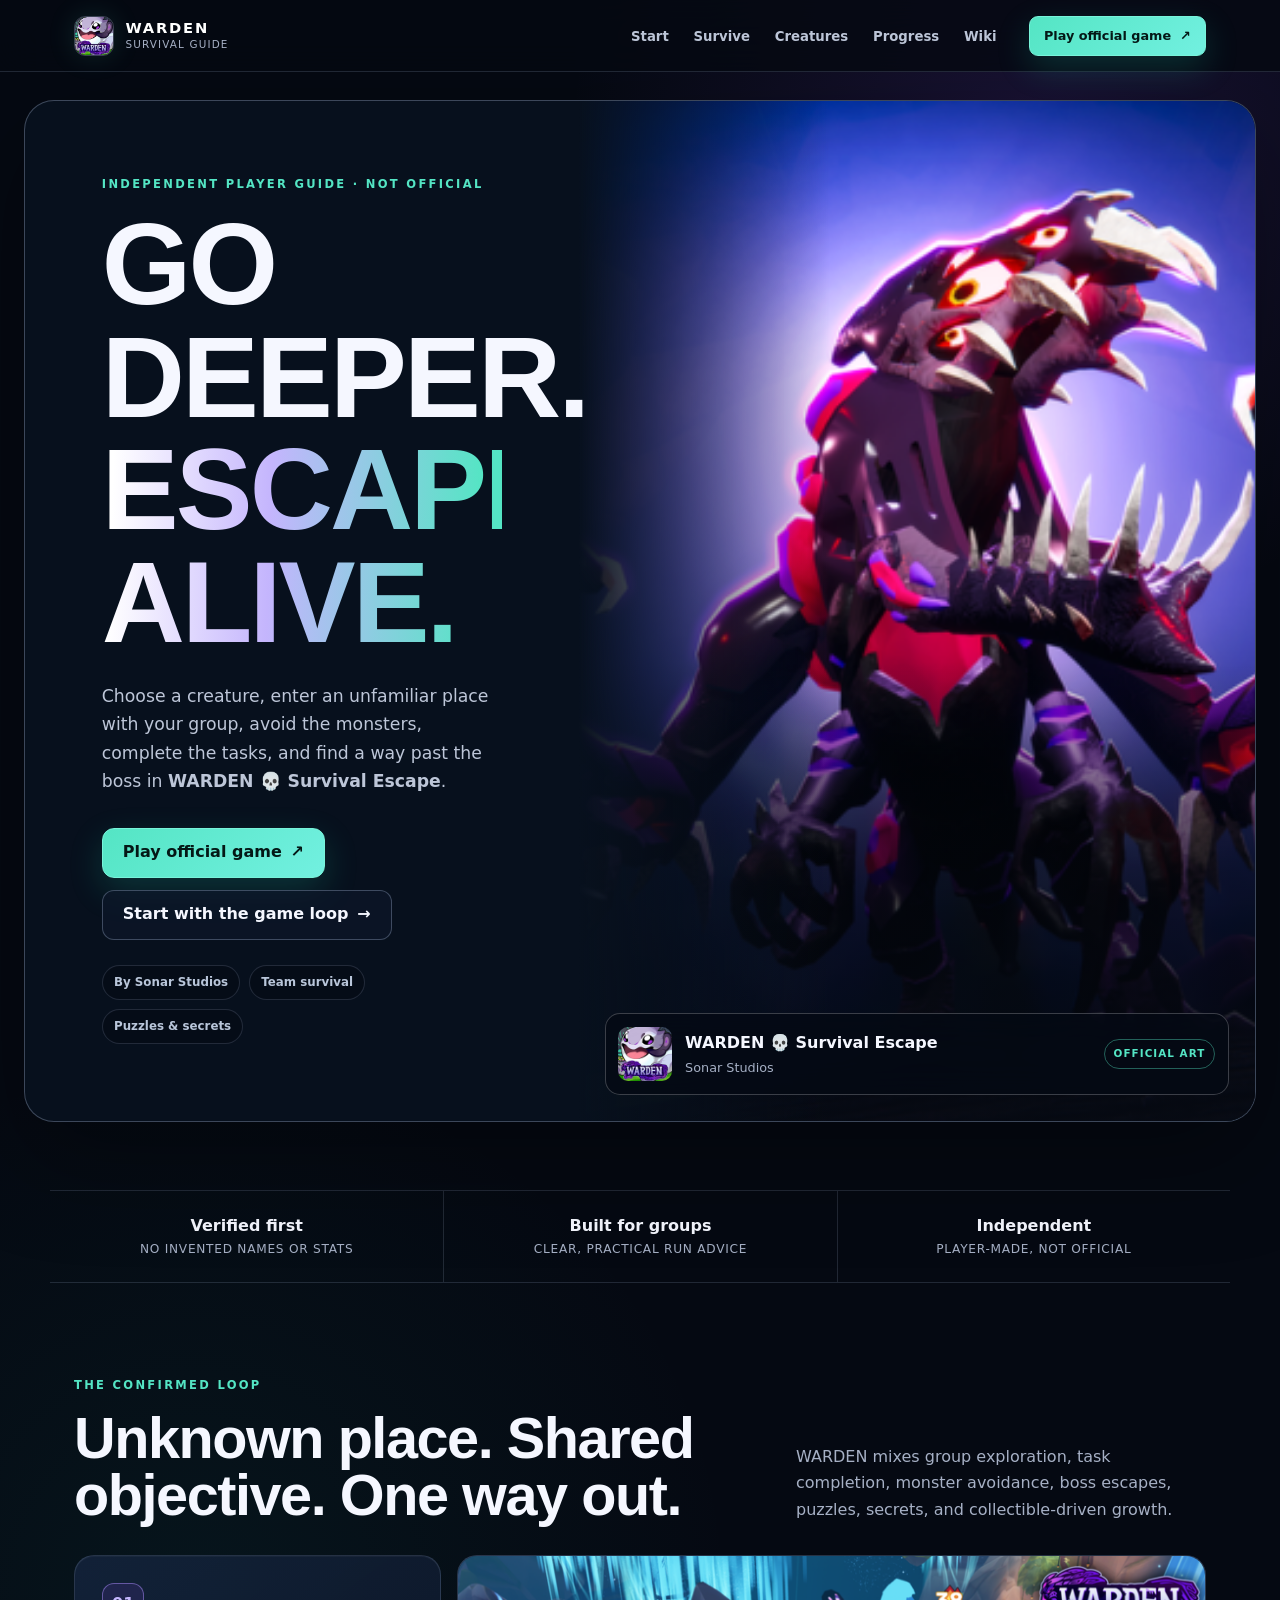
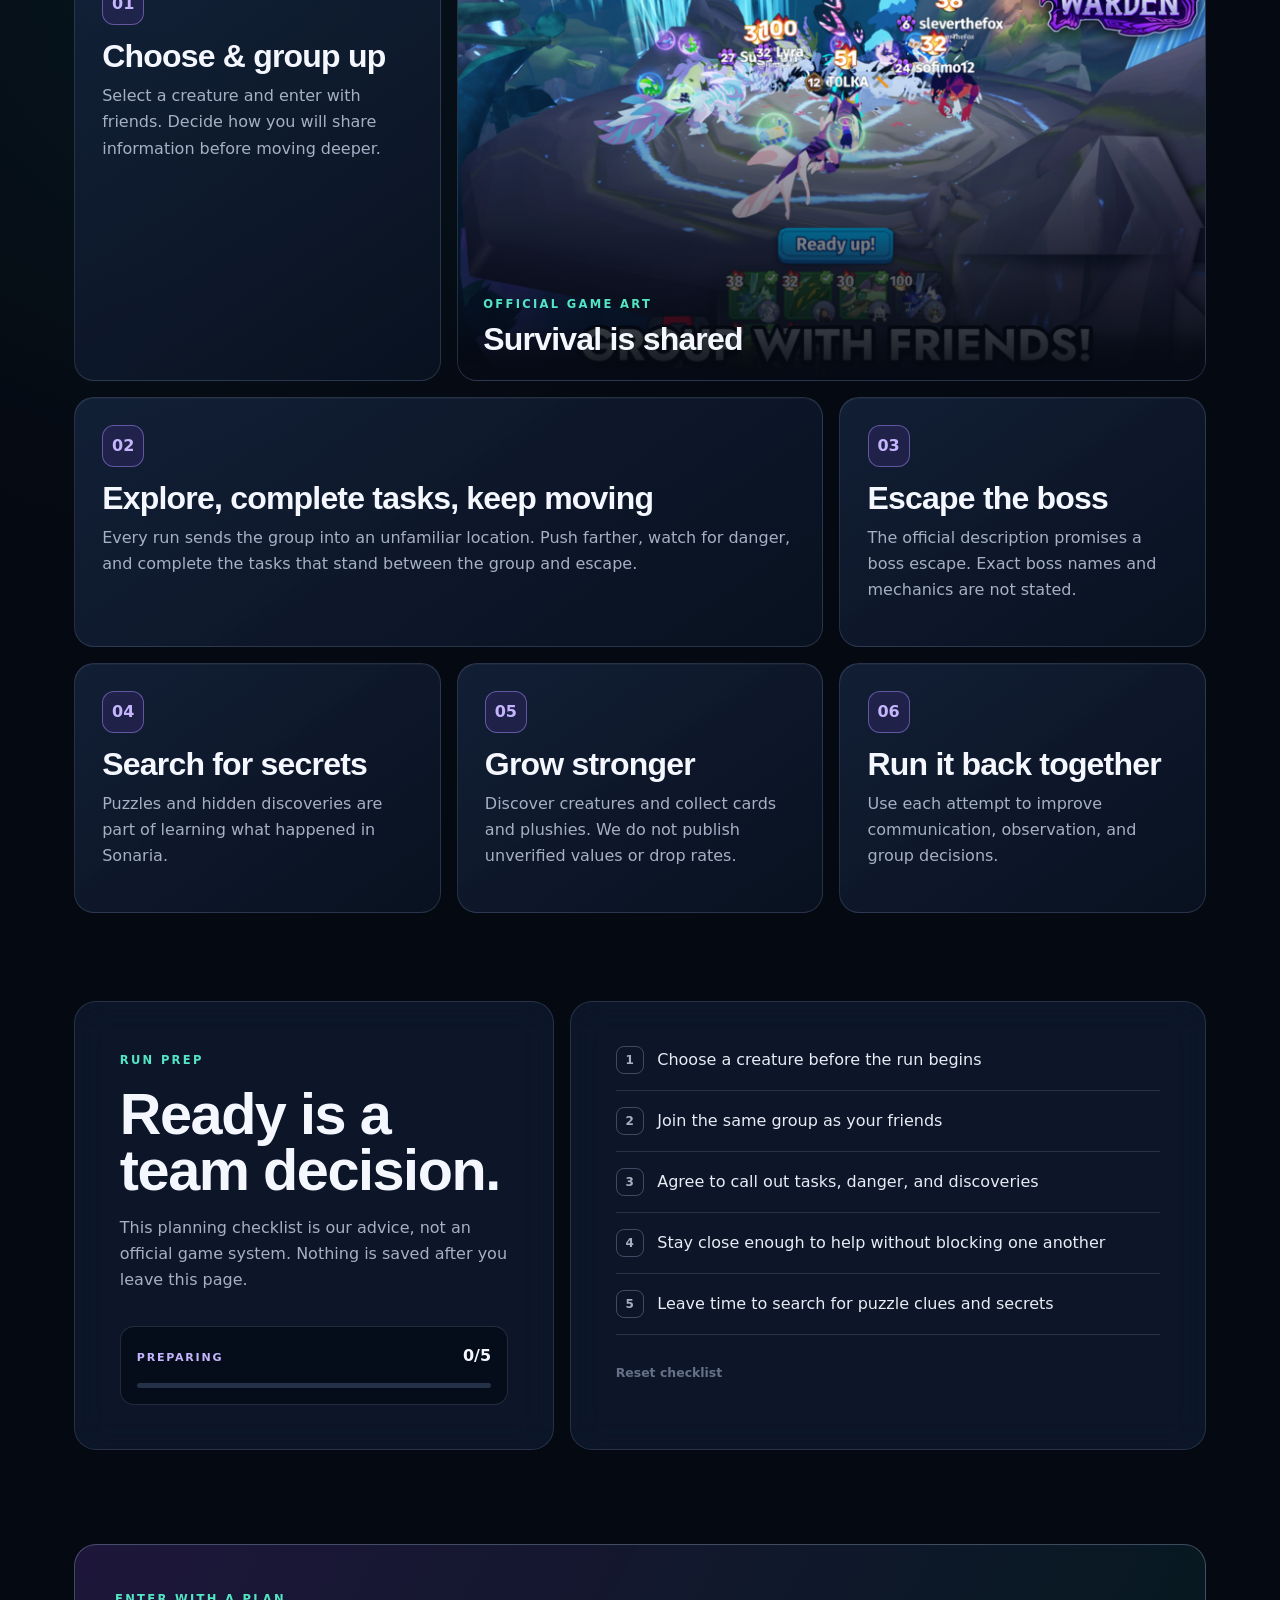
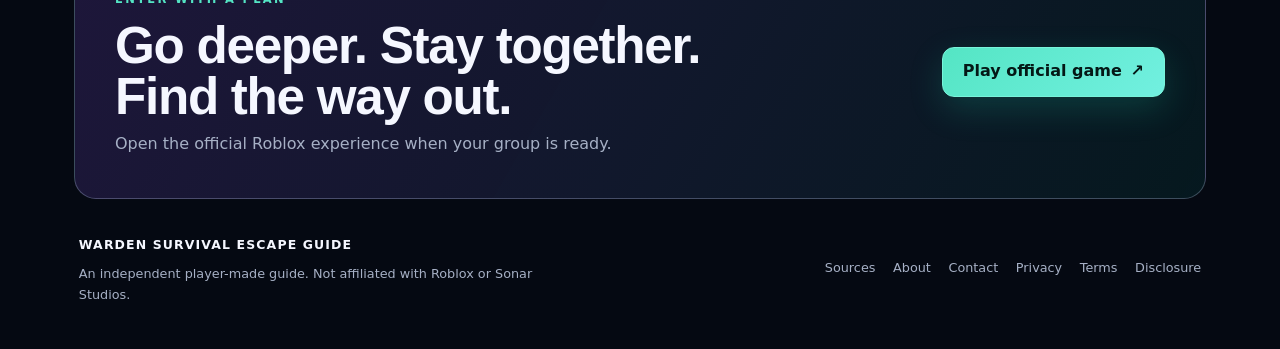
==== index.html @ e1014693 "Deploy WARDEN Survival Escape guide" ====
<!DOCTYPE html><html lang="en"><head><meta charSet="utf-8"/><meta name="viewport" content="width=device-width, initial-scale=1"/><link rel="preload" as="image" href="/game/official-icon.png" fetchPriority="high"/><link rel="preload" href="/game/official-boss.png" as="image" imageSizes="(max-width: 920px) 100vw, 55vw" fetchPriority="high"/><link rel="stylesheet" href="/_next/static/chunks/03x.g7z8-xb9a.css" data-precedence="next"/><link rel="preload" as="script" fetchPriority="low" href="/_next/static/chunks/0_6xwz-sgzbfn.js"/><script src="/_next/static/chunks/14xlgtmp4lm.j.js" async=""></script><script src="/_next/static/chunks/0gwo8~pq2h6hd.js" async=""></script><script src="/_next/static/chunks/00npwzujjh0eg.js" async=""></script><script src="/_next/static/chunks/turbopack-0fo.sdk9kv2wp.js" async=""></script><script src="/_next/static/chunks/04nls4_if5l0c.js" async=""></script><script src="/_next/static/chunks/0sx6b3.maim68.js" async=""></script><script src="/_next/static/chunks/05~uavs-b38s-.js" async=""></script><meta name="theme-color" content="#07111f"/><meta name="color-scheme" content="dark"/><title>WARDEN Survival Escape Guide</title><meta name="description" content="Explore the verified game loop, survival advice, progression overview, and source-backed WARDEN Survival Escape wiki."/><meta name="application-name" content="WARDEN Survival Escape Guide"/><link rel="manifest" href="/manifest.webmanifest"/><meta name="robots" content="index, follow"/><link rel="canonical" href="https://wardensurvivalescape.wiki"/><meta property="og:title" content="WARDEN Survival Escape Guide"/><meta property="og:description" content="Explore the verified game loop, survival advice, progression overview, and source-backed WARDEN Survival Escape wiki."/><meta property="og:url" content="https://wardensurvivalescape.wiki"/><meta property="og:site_name" content="WARDEN Survival Escape Guide"/><meta property="og:image" content="https://wardensurvivalescape.wiki/og.png"/><meta property="og:image:width" content="1200"/><meta property="og:image:height" content="630"/><meta property="og:image:alt" content="WARDEN Survival Escape Guide"/><meta property="og:type" content="website"/><meta name="twitter:card" content="summary_large_image"/><meta name="twitter:title" content="WARDEN Survival Escape Guide"/><meta name="twitter:description" content="Explore the verified game loop, survival advice, progression overview, and source-backed WARDEN Survival Escape wiki."/><meta name="twitter:image" content="https://wardensurvivalescape.wiki/og.png"/><link rel="shortcut icon" href="/game/official-icon.png"/><link rel="icon" href="/game/official-icon.png"/><link rel="apple-touch-icon" href="/game/official-icon.png"/><script src="/_next/static/chunks/03~yq9q893hmn.js" noModule=""></script></head><body><div hidden=""><!--$--><!--/$--></div><a class="skip-link" href="#main-content">Skip to content</a><header class="site-header"><div class="nav-shell"><a class="brand" aria-label="WARDEN Guide home" href="/"><img src="/game/official-icon.png" alt="Official WARDEN Survival Escape game icon" width="40" height="40" loading="eager" fetchPriority="high" decoding="async"/><span><strong>WARDEN</strong><small>Survival Guide</small></span></a><nav id="site-navigation" class="nav-links" aria-label="Primary navigation"><a class="" href="/how-to-play">Start</a><a class="" href="/survival-guide">Survive</a><a class="" href="/creatures">Creatures</a><a class="" href="/progression">Progress</a><a class="" href="/wiki">Wiki</a><div class="nav-mobile-play"><a class="button button-small" href="https://www.roblox.com/games/130929507719087/WARDEN-Survival-Escape" target="_blank" rel="noopener noreferrer">Play official game <span aria-hidden="true">↗</span></a></div></nav><div class="nav-desktop-play"><a class="button button-small" href="https://www.roblox.com/games/130929507719087/WARDEN-Survival-Escape" target="_blank" rel="noopener noreferrer">Play official game <span aria-hidden="true">↗</span></a></div><button class="menu-button" type="button" aria-controls="site-navigation" aria-expanded="false" aria-label="Open navigation"><span aria-hidden="true">☰</span></button></div></header><main id="main-content"><div class="hero-wrap"><section class="home-hero"><div class="hero-copy"><span class="eyebrow">INDEPENDENT PLAYER GUIDE · NOT OFFICIAL</span><h1>GO DEEPER.<span>ESCAPE ALIVE.</span></h1><p>Choose a creature, enter an unfamiliar place with your group, avoid the monsters, complete the tasks, and find a way past the boss in <strong>WARDEN 💀 Survival Escape</strong>.</p><div class="hero-actions"><a class="button" href="https://www.roblox.com/games/130929507719087/WARDEN-Survival-Escape" target="_blank" rel="noopener noreferrer">Play official game <span aria-hidden="true">↗</span></a><a class="button button-secondary" href="/how-to-play">Start with the game loop <span aria-hidden="true">→</span></a></div><div class="fact-chips" aria-label="Verified game facts"><span>By Sonar Studios</span><span>Team survival</span><span>Puzzles &amp; secrets</span></div></div><div class="hero-art"><img src="/game/official-boss.png" alt="Official WARDEN artwork showing creatures facing a towering boss" width="768" height="432" sizes="(max-width: 920px) 100vw, 55vw" loading="eager" fetchPriority="high" decoding="async"/><div class="official-card"><img src="/game/official-icon.png" alt="Official WARDEN game icon" width="54" height="54" loading="lazy" decoding="async"/><div><strong>WARDEN 💀 Survival Escape</strong><small>Sonar Studios</small></div><span class="source-badge">OFFICIAL ART</span></div></div></section></div><div class="trust-strip" aria-label="Guide principles"><div><strong>Verified first</strong><span>No invented names or stats</span></div><div><strong>Built for groups</strong><span>Clear, practical run advice</span></div><div><strong>Independent</strong><span>Player-made, not official</span></div></div><section class="section"><div class="section-heading"><div><span class="eyebrow">THE CONFIRMED LOOP</span><h2>Unknown place. Shared objective. One way out.</h2></div><p>WARDEN mixes group exploration, task completion, monster avoidance, boss escapes, puzzles, secrets, and collectible-driven growth.</p></div><div class="bento-grid"><article class="glass-card"><span class="card-number">01</span><h3>Choose &amp; group up</h3><p>Select a creature and enter with friends. Decide how you will share information before moving deeper.</p></article><article class="glass-card glass-card-wide image-card"><img src="/game/official-team.png" alt="Official WARDEN artwork showing a team of creatures together" width="762" height="432" sizes="(max-width: 680px) 100vw, 66vw" loading="lazy" decoding="async"/><div class="image-card-copy"><span class="eyebrow">OFFICIAL GAME ART</span><h3>Survival is shared</h3></div></article><article class="glass-card glass-card-wide"><span class="card-number">02</span><h3>Explore, complete tasks, keep moving</h3><p>Every run sends the group into an unfamiliar location. Push farther, watch for danger, and complete the tasks that stand between the group and escape.</p></article><article class="glass-card"><span class="card-number">03</span><h3>Escape the boss</h3><p>The official description promises a boss escape. Exact boss names and mechanics are not stated.</p></article><article class="glass-card"><span class="card-number">04</span><h3>Search for secrets</h3><p>Puzzles and hidden discoveries are part of learning what happened in Sonaria.</p></article><article class="glass-card"><span class="card-number">05</span><h3>Grow stronger</h3><p>Discover creatures and collect cards and plushies. We do not publish unverified values or drop rates.</p></article><article class="glass-card"><span class="card-number">06</span><h3>Run it back together</h3><p>Use each attempt to improve communication, observation, and group decisions.</p></article></div></section><section class="planner" aria-labelledby="run-prep-title"><div class="planner-intro"><span class="eyebrow">RUN PREP</span><h2 id="run-prep-title">Ready is a team decision.</h2><p>This planning checklist is our advice, not an official game system. Nothing is saved after you leave this page.</p><div class="readiness" aria-live="polite"><span>PREPARING</span><strong>0<!-- -->/<!-- -->5</strong><div class="progress-track" aria-hidden="true"><span style="width:0%"></span></div></div></div><div class="checklist"><button class="check-row" type="button" aria-pressed="false"><span class="check-box" aria-hidden="true">1</span><span>Choose a creature before the run begins</span></button><button class="check-row" type="button" aria-pressed="false"><span class="check-box" aria-hidden="true">2</span><span>Join the same group as your friends</span></button><button class="check-row" type="button" aria-pressed="false"><span class="check-box" aria-hidden="true">3</span><span>Agree to call out tasks, danger, and discoveries</span></button><button class="check-row" type="button" aria-pressed="false"><span class="check-box" aria-hidden="true">4</span><span>Stay close enough to help without blocking one another</span></button><button class="check-row" type="button" aria-pressed="false"><span class="check-box" aria-hidden="true">5</span><span>Leave time to search for puzzle clues and secrets</span></button><button class="reset-button" type="button" disabled="">Reset checklist</button></div></section><!--$--><!--/$--></main><footer class="site-footer"><div class="footer-callout"><div><span class="eyebrow">ENTER WITH A PLAN</span><h2>Go deeper. Stay together. Find the way out.</h2><p>Open the official Roblox experience when your group is ready.</p></div><a class="button" href="https://www.roblox.com/games/130929507719087/WARDEN-Survival-Escape" target="_blank" rel="noopener noreferrer">Play official game <span aria-hidden="true">↗</span></a></div><div class="footer-row"><div><strong>WARDEN SURVIVAL ESCAPE GUIDE</strong><p>An independent player-made guide. Not affiliated with Roblox or Sonar Studios.</p></div><nav aria-label="Footer navigation"><a href="/sources">Sources</a><a href="/about">About</a><a href="/contact">Contact</a><a href="/privacy">Privacy</a><a href="/terms">Terms</a><a href="/disclosure">Disclosure</a></nav></div></footer><script type="application/ld+json">{"@context":"https://schema.org","@type":"WebSite","name":"WARDEN Survival Escape Guide","url":"https://wardensurvivalescape.wiki","description":"An independent player guide for WARDEN Survival Escape on Roblox.","isAccessibleForFree":true,"about":{"@type":"VideoGame","name":"WARDEN 💀 Survival Escape","url":"https://www.roblox.com/games/130929507719087/WARDEN-Survival-Escape","author":{"@type":"Organization","name":"Sonar Studios","url":"https://www.roblox.com/communities/2919215/Sonar-Studios"}}}</script><script src="/_next/static/chunks/0_6xwz-sgzbfn.js" id="_R_" async=""></script><script>(self.__next_f=self.__next_f||[]).push([0])</script><script>self.__next_f.push([1,"1:\"$Sreact.fragment\"\n2:I[94771,[\"/_next/static/chunks/04nls4_if5l0c.js\",\"/_next/static/chunks/0sx6b3.maim68.js\"],\"SiteHeader\"]\n3:I[49652,[\"/_next/static/chunks/04nls4_if5l0c.js\",\"/_next/static/chunks/0sx6b3.maim68.js\"],\"default\"]\n4:I[51865,[\"/_next/static/chunks/04nls4_if5l0c.js\",\"/_next/static/chunks/0sx6b3.maim68.js\"],\"default\"]\n5:I[44132,[\"/_next/static/chunks/04nls4_if5l0c.js\",\"/_next/static/chunks/0sx6b3.maim68.js\",\"/_next/static/chunks/05~uavs-b38s-.js\"],\"\"]\nf:I[52199,[\"/_next/static/chunks/04nls4_if5l0c.js\",\"/_next/static/chunks/0sx6b3.maim68.js\"],\"default\",1]\n:HL[\"/_next/static/chunks/03x.g7z8-xb9a.css\",\"style\"]\n"])</script><script>self.__next_f.push([1,"0:{\"P\":null,\"c\":[\"\",\"\"],\"q\":\"\",\"i\":false,\"f\":[[[\"\",{\"children\":[\"__PAGE__\",{}]},\"$undefined\",\"$undefined\",16],[[\"$\",\"$1\",\"c\",{\"children\":[[[\"$\",\"link\",\"0\",{\"rel\":\"stylesheet\",\"href\":\"/_next/static/chunks/03x.g7z8-xb9a.css\",\"precedence\":\"next\",\"crossOrigin\":\"$undefined\",\"nonce\":\"$undefined\"}],[\"$\",\"script\",\"script-0\",{\"src\":\"/_next/static/chunks/04nls4_if5l0c.js\",\"async\":true,\"nonce\":\"$undefined\"}],[\"$\",\"script\",\"script-1\",{\"src\":\"/_next/static/chunks/0sx6b3.maim68.js\",\"async\":true,\"nonce\":\"$undefined\"}]],[\"$\",\"html\",null,{\"lang\":\"en\",\"children\":[\"$\",\"body\",null,{\"children\":[[\"$\",\"a\",null,{\"className\":\"skip-link\",\"href\":\"#main-content\",\"children\":\"Skip to content\"}],[\"$\",\"$L2\",null,{}],[\"$\",\"main\",null,{\"id\":\"main-content\",\"children\":[\"$\",\"$L3\",null,{\"parallelRouterKey\":\"children\",\"error\":\"$undefined\",\"errorStyles\":\"$undefined\",\"errorScripts\":\"$undefined\",\"template\":[\"$\",\"$L4\",null,{}],\"templateStyles\":\"$undefined\",\"templateScripts\":\"$undefined\",\"notFound\":[[\"$\",\"div\",null,{\"className\":\"legal\",\"children\":[[\"$\",\"span\",null,{\"className\":\"eyebrow\",\"children\":\"404 · LOST IN THE UNKNOWN\"}],[\"$\",\"h1\",null,{\"children\":\"THIS PATH GOES NOWHERE\"}],[\"$\",\"p\",null,{\"children\":\"The guide page you requested does not exist or has moved.\"}],[\"$\",\"p\",null,{\"style\":{\"marginTop\":\"1rem\"},\"children\":[\"$\",\"$L5\",null,{\"className\":\"text-link\",\"href\":\"/\",\"children\":\"Return to the field guide →\"}]}]]}],[]],\"forbidden\":\"$undefined\",\"unauthorized\":\"$undefined\"}]}],[\"$\",\"footer\",null,{\"className\":\"site-footer\",\"children\":[[\"$\",\"div\",null,{\"className\":\"footer-callout\",\"children\":[[\"$\",\"div\",null,{\"children\":[[\"$\",\"span\",null,{\"className\":\"eyebrow\",\"children\":\"ENTER WITH A PLAN\"}],[\"$\",\"h2\",null,{\"children\":\"Go deeper. Stay together. Find the way out.\"}],[\"$\",\"p\",null,{\"children\":\"Open the official Roblox experience when your group is ready.\"}]]}],[\"$\",\"a\",null,{\"className\":\"button\",\"href\":\"https://www.roblox.com/games/130929507719087/WARDEN-Survival-Escape\",\"target\":\"_blank\",\"rel\":\"noopener noreferrer\",\"children\":[\"Play official game \",[\"$\",\"span\",null,{\"aria-hidden\":\"true\",\"children\":\"↗\"}]]}]]}],[\"$\",\"div\",null,{\"className\":\"footer-row\",\"children\":[[\"$\",\"div\",null,{\"children\":[[\"$\",\"strong\",null,{\"children\":\"WARDEN SURVIVAL ESCAPE GUIDE\"}],[\"$\",\"p\",null,{\"children\":\"An independent player-made guide. Not affiliated with Roblox or Sonar Studios.\"}]]}],[\"$\",\"nav\",null,{\"aria-label\":\"Footer navigation\",\"children\":[[\"$\",\"$L5\",\"/sources\",{\"href\":\"/sources\",\"children\":\"Sources\"}],[\"$\",\"$L5\",\"/about\",{\"href\":\"/about\",\"children\":\"About\"}],[\"$\",\"$L5\",\"/contact\",{\"href\":\"/contact\",\"children\":\"Contact\"}],[\"$\",\"$L5\",\"/privacy\",{\"href\":\"/privacy\",\"children\":\"Privacy\"}],[\"$\",\"$L5\",\"/terms\",{\"href\":\"/terms\",\"children\":\"Terms\"}],[\"$\",\"$L5\",\"/disclosure\",{\"href\":\"/disclosure\",\"children\":\"Disclosure\"}]]}]]}]]}],[\"$\",\"script\",null,{\"type\":\"application/ld+json\",\"dangerouslySetInnerHTML\":{\"__html\":\"{\\\"@context\\\":\\\"https://schema.org\\\",\\\"@type\\\":\\\"WebSite\\\",\\\"name\\\":\\\"WARDEN Survival Escape Guide\\\",\\\"url\\\":\\\"https://wardensurvivalescape.wiki\\\",\\\"description\\\":\\\"An independent player guide for WARDEN Survival Escape on Roblox.\\\",\\\"isAccessibleForFree\\\":true,\\\"about\\\":{\\\"@type\\\":\\\"VideoGame\\\",\\\"name\\\":\\\"WARDEN 💀 Survival Escape\\\",\\\"url\\\":\\\"https://www.roblox.com/games/130929507719087/WARDEN-Survival-Escape\\\",\\\"author\\\":{\\\"@type\\\":\\\"Organization\\\",\\\"name\\\":\\\"Sonar Studios\\\",\\\"url\\\":\\\"https://www.roblox.com/communities/2919215/Sonar-Studios\\\"}}}\"}}]]}]}]]}],{\"children\":[[\"$\",\"$1\",\"c\",{\"children\":[[[\"$\",\"div\",null,{\"className\":\"hero-wrap\",\"children\":[\"$\",\"section\",null,{\"className\":\"home-hero\",\"children\":[[\"$\",\"div\",null,{\"className\":\"hero-copy\",\"children\":[[\"$\",\"span\",null,{\"className\":\"eyebrow\",\"children\":\"INDEPENDENT PLAYER GUIDE · NOT OFFICIAL\"}],[\"$\",\"h1\",null,{\"children\":[\"GO DEEPER.\",[\"$\",\"span\",null,{\"children\":\"ESCAPE ALIVE.\"}]]}],[\"$\",\"p\",null,{\"children\":[\"Choose a creature, enter an unfamiliar place with your group, avoid the monsters, complete the tasks, and find a way past the boss in \",[\"$\",\"strong\",null,{\"children\":\"WARDEN 💀 Survival Escape\"}],\".\"]}],[\"$\",\"div\",null,{\"className\":\"hero-actions\",\"children\":[[\"$\",\"a\",null,{\"className\":\"button\",\"href\":\"https://www.roblox.com/games/130929507719087/WARDEN-Survival-Escape\",\"target\":\"_blank\",\"rel\":\"noopener noreferrer\",\"children\":[\"Play official game \",[\"$\",\"span\",null,{\"aria-hidden\":\"true\",\"children\":\"↗\"}]]}],[\"$\",\"$L5\",null,{\"className\":\"button button-secondary\",\"href\":\"/how-to-play\",\"children\":[\"Start with the game loop \",[\"$\",\"span\",null,{\"aria-hidden\":\"true\",\"children\":\"→\"}]]}]]}],[\"$\",\"div\",null,{\"className\":\"fact-chips\",\"aria-label\":\"Verified game facts\",\"children\":[[\"$\",\"span\",null,{\"children\":\"By Sonar Studios\"}],\"$L6\",\"$L7\"]}]]}],\"$L8\"]}]}],\"$L9\",\"$La\",\"$Lb\"],[\"$Lc\"],\"$Ld\"]}],{},null,false,null]},null,false,null],\"$Le\",false]],\"m\":\"$undefined\",\"G\":[\"$f\",[\"$L10\"]],\"S\":true,\"h\":null,\"s\":\"$undefined\",\"l\":\"$undefined\",\"p\":\"$undefined\",\"d\":\"$undefined\",\"b\":\"_rrWgCsG80MW6xVOMwszS\"}\n"])</script><script>self.__next_f.push([1,"11:I[59238,[\"/_next/static/chunks/04nls4_if5l0c.js\",\"/_next/static/chunks/0sx6b3.maim68.js\",\"/_next/static/chunks/05~uavs-b38s-.js\"],\"RunPrep\"]\n12:I[62061,[\"/_next/static/chunks/04nls4_if5l0c.js\",\"/_next/static/chunks/0sx6b3.maim68.js\"],\"OutletBoundary\"]\n13:\"$Sreact.suspense\"\n15:I[62061,[\"/_next/static/chunks/04nls4_if5l0c.js\",\"/_next/static/chunks/0sx6b3.maim68.js\"],\"ViewportBoundary\"]\n17:I[62061,[\"/_next/static/chunks/04nls4_if5l0c.js\",\"/_next/static/chunks/0sx6b3.maim68.js\"],\"MetadataBoundary\"]\n:HL[\"/game/official-boss.png\",\"image\",{\"imageSizes\":\"(max-width: 920px) 100vw, 55vw\",\"fetchPriority\":\"high\"}]\n6:[\"$\",\"span\",null,{\"children\":\"Team survival\"}]\n7:[\"$\",\"span\",null,{\"children\":\"Puzzles \u0026 secrets\"}]\n8:[\"$\",\"div\",null,{\"className\":\"hero-art\",\"children\":[[\"$\",\"img\",null,{\"src\":\"/game/official-boss.png\",\"alt\":\"Official WARDEN artwork showing creatures facing a towering boss\",\"width\":768,\"height\":432,\"className\":\"$undefined\",\"sizes\":\"(max-width: 920px) 100vw, 55vw\",\"loading\":\"eager\",\"fetchPriority\":\"high\",\"decoding\":\"async\"}],[\"$\",\"div\",null,{\"className\":\"official-card\",\"children\":[[\"$\",\"img\",null,{\"src\":\"/game/official-icon.png\",\"alt\":\"Official WARDEN game icon\",\"width\":54,\"height\":54,\"className\":\"$undefined\",\"sizes\":\"$undefined\",\"loading\":\"lazy\",\"fetchPriority\":\"$undefined\",\"decoding\":\"async\"}],[\"$\",\"div\",null,{\"children\":[[\"$\",\"strong\",null,{\"children\":\"WARDEN 💀 Survival Escape\"}],[\"$\",\"small\",null,{\"children\":\"Sonar Studios\"}]]}],[\"$\",\"span\",null,{\"className\":\"source-badge\",\"children\":\"OFFICIAL ART\"}]]}]]}]\n9:[\"$\",\"div\",null,{\"className\":\"trust-strip\",\"aria-label\":\"Guide principles\",\"children\":[[\"$\",\"div\",null,{\"children\":[[\"$\",\"strong\",null,{\"children\":\"Verified first\"}],[\"$\",\"span\",null,{\"children\":\"No invented names or stats\"}]]}],[\"$\",\"div\",null,{\"children\":[[\"$\",\"strong\",null,{\"children\":\"Built for groups\"}],[\"$\",\"span\",null,{\"children\":\"Clear, practical run advice\"}]]}],[\"$\",\"div\",null,{\"children\":[[\"$\",\"strong\",null,{\"children\":\"Independent\"}],[\"$\",\"span\",null,{\"children\":\"Player-made, not official\"}]]}]]}]\n"])</script><script>self.__next_f.push([1,"a:[\"$\",\"section\",null,{\"className\":\"section\",\"children\":[[\"$\",\"div\",null,{\"className\":\"section-heading\",\"children\":[[\"$\",\"div\",null,{\"children\":[[\"$\",\"span\",null,{\"className\":\"eyebrow\",\"children\":\"THE CONFIRMED LOOP\"}],[\"$\",\"h2\",null,{\"children\":\"Unknown place. Shared objective. One way out.\"}]]}],[\"$\",\"p\",null,{\"children\":\"WARDEN mixes group exploration, task completion, monster avoidance, boss escapes, puzzles, secrets, and collectible-driven growth.\"}]]}],[\"$\",\"div\",null,{\"className\":\"bento-grid\",\"children\":[[\"$\",\"article\",null,{\"className\":\"glass-card\",\"children\":[[\"$\",\"span\",null,{\"className\":\"card-number\",\"children\":\"01\"}],[\"$\",\"h3\",null,{\"children\":\"Choose \u0026 group up\"}],[\"$\",\"p\",null,{\"children\":\"Select a creature and enter with friends. Decide how you will share information before moving deeper.\"}]]}],[\"$\",\"article\",null,{\"className\":\"glass-card glass-card-wide image-card\",\"children\":[[\"$\",\"img\",null,{\"src\":\"/game/official-team.png\",\"alt\":\"Official WARDEN artwork showing a team of creatures together\",\"width\":762,\"height\":432,\"className\":\"$undefined\",\"sizes\":\"(max-width: 680px) 100vw, 66vw\",\"loading\":\"lazy\",\"fetchPriority\":\"$undefined\",\"decoding\":\"async\"}],[\"$\",\"div\",null,{\"className\":\"image-card-copy\",\"children\":[[\"$\",\"span\",null,{\"className\":\"eyebrow\",\"children\":\"OFFICIAL GAME ART\"}],[\"$\",\"h3\",null,{\"children\":\"Survival is shared\"}]]}]]}],[\"$\",\"article\",null,{\"className\":\"glass-card glass-card-wide\",\"children\":[[\"$\",\"span\",null,{\"className\":\"card-number\",\"children\":\"02\"}],[\"$\",\"h3\",null,{\"children\":\"Explore, complete tasks, keep moving\"}],[\"$\",\"p\",null,{\"children\":\"Every run sends the group into an unfamiliar location. Push farther, watch for danger, and complete the tasks that stand between the group and escape.\"}]]}],[\"$\",\"article\",null,{\"className\":\"glass-card\",\"children\":[[\"$\",\"span\",null,{\"className\":\"card-number\",\"children\":\"03\"}],[\"$\",\"h3\",null,{\"children\":\"Escape the boss\"}],[\"$\",\"p\",null,{\"children\":\"The official description promises a boss escape. Exact boss names and mechanics are not stated.\"}]]}],[\"$\",\"article\",null,{\"className\":\"glass-card\",\"children\":[[\"$\",\"span\",null,{\"className\":\"card-number\",\"children\":\"04\"}],[\"$\",\"h3\",null,{\"children\":\"Search for secrets\"}],[\"$\",\"p\",null,{\"children\":\"Puzzles and hidden discoveries are part of learning what happened in Sonaria.\"}]]}],[\"$\",\"article\",null,{\"className\":\"glass-card\",\"children\":[[\"$\",\"span\",null,{\"className\":\"card-number\",\"children\":\"05\"}],[\"$\",\"h3\",null,{\"children\":\"Grow stronger\"}],[\"$\",\"p\",null,{\"children\":\"Discover creatures and collect cards and plushies. We do not publish unverified values or drop rates.\"}]]}],[\"$\",\"article\",null,{\"className\":\"glass-card\",\"children\":[[\"$\",\"span\",null,{\"className\":\"card-number\",\"children\":\"06\"}],[\"$\",\"h3\",null,{\"children\":\"Run it back together\"}],[\"$\",\"p\",null,{\"children\":\"Use each attempt to improve communication, observation, and group decisions.\"}]]}]]}]]}]\n"])</script><script>self.__next_f.push([1,"b:[\"$\",\"$L11\",null,{}]\nc:[\"$\",\"script\",\"script-0\",{\"src\":\"/_next/static/chunks/05~uavs-b38s-.js\",\"async\":true,\"nonce\":\"$undefined\"}]\nd:[\"$\",\"$L12\",null,{\"children\":[\"$\",\"$13\",null,{\"name\":\"Next.MetadataOutlet\",\"children\":\"$@14\"}]}]\ne:[\"$\",\"$1\",\"h\",{\"children\":[null,[\"$\",\"$L15\",null,{\"children\":\"$L16\"}],[\"$\",\"div\",null,{\"hidden\":true,\"children\":[\"$\",\"$L17\",null,{\"children\":[\"$\",\"$13\",null,{\"name\":\"Next.Metadata\",\"children\":\"$L18\"}]}]}],null]}]\n10:[\"$\",\"link\",\"0\",{\"rel\":\"stylesheet\",\"href\":\"/_next/static/chunks/03x.g7z8-xb9a.css\",\"precedence\":\"next\",\"crossOrigin\":\"$undefined\",\"nonce\":\"$undefined\"}]\n"])</script><script>self.__next_f.push([1,"16:[[\"$\",\"meta\",\"0\",{\"charSet\":\"utf-8\"}],[\"$\",\"meta\",\"1\",{\"name\":\"viewport\",\"content\":\"width=device-width, initial-scale=1\"}],[\"$\",\"meta\",\"2\",{\"name\":\"theme-color\",\"content\":\"#07111f\"}],[\"$\",\"meta\",\"3\",{\"name\":\"color-scheme\",\"content\":\"dark\"}]]\n"])</script><script>self.__next_f.push([1,"19:I[13139,[\"/_next/static/chunks/04nls4_if5l0c.js\",\"/_next/static/chunks/0sx6b3.maim68.js\"],\"IconMark\"]\n14:null\n"])</script><script>self.__next_f.push([1,"18:[[\"$\",\"title\",\"0\",{\"children\":\"WARDEN Survival Escape Guide\"}],[\"$\",\"meta\",\"1\",{\"name\":\"description\",\"content\":\"Explore the verified game loop, survival advice, progression overview, and source-backed WARDEN Survival Escape wiki.\"}],[\"$\",\"meta\",\"2\",{\"name\":\"application-name\",\"content\":\"WARDEN Survival Escape Guide\"}],[\"$\",\"link\",\"3\",{\"rel\":\"manifest\",\"href\":\"/manifest.webmanifest\",\"crossOrigin\":\"$undefined\"}],[\"$\",\"meta\",\"4\",{\"name\":\"robots\",\"content\":\"index, follow\"}],[\"$\",\"link\",\"5\",{\"rel\":\"canonical\",\"href\":\"https://wardensurvivalescape.wiki\"}],[\"$\",\"meta\",\"6\",{\"property\":\"og:title\",\"content\":\"WARDEN Survival Escape Guide\"}],[\"$\",\"meta\",\"7\",{\"property\":\"og:description\",\"content\":\"Explore the verified game loop, survival advice, progression overview, and source-backed WARDEN Survival Escape wiki.\"}],[\"$\",\"meta\",\"8\",{\"property\":\"og:url\",\"content\":\"https://wardensurvivalescape.wiki\"}],[\"$\",\"meta\",\"9\",{\"property\":\"og:site_name\",\"content\":\"WARDEN Survival Escape Guide\"}],[\"$\",\"meta\",\"10\",{\"property\":\"og:image\",\"content\":\"https://wardensurvivalescape.wiki/og.png\"}],[\"$\",\"meta\",\"11\",{\"property\":\"og:image:width\",\"content\":\"1200\"}],[\"$\",\"meta\",\"12\",{\"property\":\"og:image:height\",\"content\":\"630\"}],[\"$\",\"meta\",\"13\",{\"property\":\"og:image:alt\",\"content\":\"WARDEN Survival Escape Guide\"}],[\"$\",\"meta\",\"14\",{\"property\":\"og:type\",\"content\":\"website\"}],[\"$\",\"meta\",\"15\",{\"name\":\"twitter:card\",\"content\":\"summary_large_image\"}],[\"$\",\"meta\",\"16\",{\"name\":\"twitter:title\",\"content\":\"WARDEN Survival Escape Guide\"}],[\"$\",\"meta\",\"17\",{\"name\":\"twitter:description\",\"content\":\"Explore the verified game loop, survival advice, progression overview, and source-backed WARDEN Survival Escape wiki.\"}],[\"$\",\"meta\",\"18\",{\"name\":\"twitter:image\",\"content\":\"https://wardensurvivalescape.wiki/og.png\"}],[\"$\",\"link\",\"19\",{\"rel\":\"shortcut icon\",\"href\":\"/game/official-icon.png\"}],[\"$\",\"link\",\"20\",{\"rel\":\"icon\",\"href\":\"/game/official-icon.png\"}],[\"$\",\"link\",\"21\",{\"rel\":\"apple-touch-icon\",\"href\":\"/game/official-icon.png\"}],[\"$\",\"$L19\",\"22\",{}]]\n"])</script></body></html>
---- _next/static/chunks/03x.g7z8-xb9a.css ----
@layer theme{:root,:host{--font-sans:ui-sans-serif, system-ui, sans-serif, "Apple Color Emoji", "Segoe UI Emoji", "Segoe UI Symbol", "Noto Color Emoji";--font-mono:ui-monospace, SFMono-Regular, Menlo, Monaco, Consolas, "Liberation Mono", "Courier New", monospace;--spacing:.25rem;--default-font-family:var(--font-sans);--default-mono-font-family:var(--font-mono)}}@layer base{*,:after,:before,::backdrop{box-sizing:border-box;border:0 solid;margin:0;padding:0}::file-selector-button{box-sizing:border-box;border:0 solid;margin:0;padding:0}html,:host{-webkit-text-size-adjust:100%;tab-size:4;line-height:1.5;font-family:var(--default-font-family,ui-sans-serif, system-ui, sans-serif, "Apple Color Emoji", "Segoe UI Emoji", "Segoe UI Symbol", "Noto Color Emoji");font-feature-settings:var(--default-font-feature-settings,normal);font-variation-settings:var(--default-font-variation-settings,normal);-webkit-tap-highlight-color:transparent}hr{height:0;color:inherit;border-top-width:1px}abbr:where([title]){-webkit-text-decoration:underline dotted;text-decoration:underline dotted}h1,h2,h3,h4,h5,h6{font-size:inherit;font-weight:inherit}a{color:inherit;-webkit-text-decoration:inherit;-webkit-text-decoration:inherit;-webkit-text-decoration:inherit;-webkit-text-decoration:inherit;text-decoration:inherit}b,strong{font-weight:bolder}code,kbd,samp,pre{font-family:var(--default-mono-font-family,ui-monospace, SFMono-Regular, Menlo, Monaco, Consolas, "Liberation Mono", "Courier New", monospace);font-feature-settings:var(--default-mono-font-feature-settings,normal);font-variation-settings:var(--default-mono-font-variation-settings,normal);font-size:1em}small{font-size:80%}sub,sup{vertical-align:baseline;font-size:75%;line-height:0;position:relative}sub{bottom:-.25em}sup{top:-.5em}table{text-indent:0;border-color:inherit;border-collapse:collapse}:-moz-focusring{outline:auto}progress{vertical-align:baseline}summary{display:list-item}ol,ul,menu{list-style:none}img,svg,video,canvas,audio,iframe,embed,object{vertical-align:middle;display:block}img,video{max-width:100%;height:auto}button,input,select,optgroup,textarea{font:inherit;font-feature-settings:inherit;font-variation-settings:inherit;letter-spacing:inherit;color:inherit;opacity:1;background-color:#0000;border-radius:0}::file-selector-button{font:inherit;font-feature-settings:inherit;font-variation-settings:inherit;letter-spacing:inherit;color:inherit;opacity:1;background-color:#0000;border-radius:0}:where(select:is([multiple],[size])) optgroup{font-weight:bolder}:where(select:is([multiple],[size])) optgroup option{padding-inline-start:20px}::file-selector-button{margin-inline-end:4px}::placeholder{opacity:1}@supports (not ((-webkit-appearance:-apple-pay-button))) or (contain-intrinsic-size:1px){::placeholder{color:currentColor}@supports (color:color-mix(in lab, red, red)){::placeholder{color:color-mix(in oklab, currentcolor 50%, transparent)}}}textarea{resize:vertical}::-webkit-search-decoration{-webkit-appearance:none}::-webkit-date-and-time-value{min-height:1lh;text-align:inherit}::-webkit-datetime-edit{display:inline-flex}::-webkit-datetime-edit-fields-wrapper{padding:0}::-webkit-datetime-edit{padding-block:0}::-webkit-datetime-edit-year-field{padding-block:0}::-webkit-datetime-edit-month-field{padding-block:0}::-webkit-datetime-edit-day-field{padding-block:0}::-webkit-datetime-edit-hour-field{padding-block:0}::-webkit-datetime-edit-minute-field{padding-block:0}::-webkit-datetime-edit-second-field{padding-block:0}::-webkit-datetime-edit-millisecond-field{padding-block:0}::-webkit-datetime-edit-meridiem-field{padding-block:0}::-webkit-calendar-picker-indicator{line-height:1}:-moz-ui-invalid{box-shadow:none}button,input:where([type=button],[type=reset],[type=submit]){appearance:button}::file-selector-button{appearance:button}::-webkit-inner-spin-button{height:auto}::-webkit-outer-spin-button{height:auto}[hidden]:where(:not([hidden=until-found])){display:none!important}}@layer components;@layer utilities{.visible{visibility:visible}.static{position:static}.start{inset-inline-start:var(--spacing)}.block{display:block}.hidden{display:none}.table{display:table}.grow{flex-grow:1}}:root{--ink:#f5f7ff;--muted:#a6b0c5;--deep:#050912;--navy:#07111f;--surface:#0f1b30c2;--surface-solid:#101c31;--surface-raised:#162541;--line:#b5c6e829;--line-strong:#b5c6e84d;--violet:#a78bfa;--violet-bright:#c4b5fd;--teal:#54e5c4;--teal-dark:#082f32;--danger:#ff7187;--max:1180px}*{box-sizing:border-box}html{background:var(--deep);scroll-behavior:smooth}body{background:radial-gradient(circle at 82% 4%, #6334b238, transparent 30rem), radial-gradient(circle at 15% 45%, #16a19414, transparent 34rem), var(--deep);min-width:320px;color:var(--ink);text-rendering:optimizelegibility;margin:0;font-family:Inter,ui-sans-serif,system-ui,-apple-system,BlinkMacSystemFont,Segoe UI,sans-serif;line-height:1.65}body:before{z-index:-1;content:"";background-image:linear-gradient(#ffffff05 1px,#0000 1px),linear-gradient(90deg,#ffffff05 1px,#0000 1px);background-size:72px 72px;position:fixed;inset:0;-webkit-mask-image:linear-gradient(#000,#0000 70%);mask-image:linear-gradient(#000,#0000 70%)}a{color:inherit;text-decoration:none}button{font:inherit}img{max-width:100%;display:block}:where(a,button):focus-visible{outline:3px solid var(--teal);outline-offset:4px;border-radius:8px}.skip-link{z-index:1000;background:var(--teal);color:#031211;border-radius:10px;padding:.75rem 1rem;font-weight:900;position:fixed;top:-5rem;left:1rem}.skip-link:focus{top:1rem}h1,h2,h3{letter-spacing:-.025em;text-wrap:balance;margin:0;font-family:Impact,Haettenschweiler,Arial Narrow Bold,sans-serif;font-weight:800;line-height:.98}h1{font-size:clamp(3.35rem,9vw,7.8rem)}h2{font-size:clamp(2.2rem,4.5vw,4.15rem)}h3{font-size:clamp(1.45rem,2.5vw,2rem)}p{color:var(--muted);margin:0}.eyebrow{color:var(--teal);letter-spacing:.2em;text-transform:uppercase;font-size:.72rem;font-weight:900;line-height:1.2}.site-header{z-index:100;border-bottom:1px solid var(--line);-webkit-backdrop-filter:blur(20px);backdrop-filter:blur(20px);background:#050912d1;height:72px;position:sticky;top:0}.nav-shell{max-width:var(--max);align-items:center;gap:2rem;height:100%;margin:auto;padding:0 24px;display:flex}.brand{white-space:nowrap;align-items:center;gap:.72rem;margin-right:auto;display:flex}.brand img{border:1px solid var(--line-strong);border-radius:11px;box-shadow:0 0 28px #54e5c421}.brand span,.brand strong,.brand small{display:block}.brand strong{color:#fff;letter-spacing:.12em;font-size:.92rem;line-height:1.1}.brand small{color:var(--muted);letter-spacing:.11em;text-transform:uppercase;margin-top:.18rem;font-size:.65rem;line-height:1.1}.nav-links{align-items:center;gap:1.55rem;display:flex}.nav-links>a{color:#bcc5d7;padding:25px 0 22px;font-size:.83rem;font-weight:750;position:relative}.nav-links>a:after{background:var(--teal);content:"";opacity:0;border-radius:99px;height:2px;transition:opacity .16s,transform .16s;position:absolute;bottom:15px;left:0;right:0;transform:scaleX(.3)}.nav-links>a:hover,.nav-links>a.active{color:#fff}.nav-links>a:hover:after,.nav-links>a.active:after{opacity:1;transform:scaleX(1)}.menu-button,.nav-mobile-play{display:none}.button{background:linear-gradient(135deg, var(--teal), #72f0e0);color:#041816;border:1px solid #78f4da;border-radius:12px;justify-content:center;align-items:center;gap:.55rem;min-height:50px;padding:0 1.25rem;font-weight:900;transition:box-shadow .16s,transform .16s;display:inline-flex;box-shadow:0 12px 34px #18c6a733}.button:hover{transform:translateY(-2px);box-shadow:0 16px 42px #18c6a74d}.button-small{border-radius:9px;min-height:40px;padding:0 .9rem;font-size:.8rem}.button-secondary{border-color:var(--line-strong);box-shadow:none;color:var(--ink);background:#0d182ab3}.button-secondary:hover{border-color:var(--violet);box-shadow:none;background:#49317c52}.hero-wrap{max-width:1380px;margin:auto;padding:28px 24px 68px}.home-hero{border:1px solid var(--line-strong);background:#07101d;border-radius:30px;grid-template-columns:minmax(0,.9fr) minmax(430px,1.1fr);min-height:690px;display:grid;position:relative;overflow:hidden;box-shadow:0 35px 100px #00000059}.hero-copy{z-index:2;flex-direction:column;justify-content:center;padding:clamp(38px,6vw,82px);display:flex;position:relative}.hero-copy h1{margin:1rem 0 1.4rem}.hero-copy h1 span{color:#0000;background:linear-gradient(92deg, #fff 3%, var(--violet-bright) 42%, var(--teal) 94%);-webkit-background-clip:text;background-clip:text;display:block}.hero-copy>p{color:#bdc6d8;max-width:610px;font-size:1.08rem}.hero-actions{flex-wrap:wrap;gap:.75rem;margin:2rem 0 1.6rem;display:flex}.fact-chips{flex-wrap:wrap;gap:.55rem;display:flex}.fact-chips span{border:1px solid var(--line);color:#b9c6da;background:#050b1599;border-radius:999px;padding:.42rem .7rem;font-size:.74rem;font-weight:700}.hero-art{background:#101528;min-width:0;min-height:520px;position:relative}.hero-art>img{object-fit:cover;width:100%;height:100%}.hero-art:before{z-index:1;content:"";pointer-events:none;background:linear-gradient(90deg,#07101d 0%,#0000 37%),linear-gradient(#0000 55%,#050912e6);position:absolute;inset:0}.official-card{z-index:2;-webkit-backdrop-filter:blur(18px);backdrop-filter:blur(18px);background:#050a14c7;border:1px solid #ffffff38;border-radius:15px;align-items:center;gap:.8rem;padding:.8rem;display:flex;position:absolute;bottom:26px;left:26px;right:26px}.official-card img{border-radius:10px}.official-card strong,.official-card small{display:block}.official-card small{color:var(--muted)}.official-card .source-badge{color:var(--teal);letter-spacing:.1em;white-space:nowrap;border:1px solid #54e5c466;border-radius:999px;margin-left:auto;padding:.35rem .55rem;font-size:.65rem;font-weight:900}.section{max-width:var(--max);margin:auto;padding:88px 24px}.section-heading{justify-content:space-between;align-items:end;gap:3rem;margin-bottom:2rem;display:flex}.section-heading h2{max-width:710px;margin-top:.8rem}.section-heading>p{max-width:410px}.bento-grid{grid-template-columns:repeat(12,minmax(0,1fr));gap:1rem;display:grid}.glass-card{border:1px solid var(--line);background:linear-gradient(145deg,#172743b8,#0a1322db);border-radius:20px;grid-column:span 4;min-height:250px;padding:1.7rem;overflow:hidden;box-shadow:inset 0 1px #ffffff09}.glass-card-wide{grid-column:span 8}.glass-card h3{margin:1rem 0 .65rem}.card-number{width:42px;height:42px;color:var(--violet-bright);background:#50348f42;border:1px solid #a78bfa80;border-radius:12px;place-items:center;font-weight:900;display:grid}.image-card{min-height:350px;padding:0;position:relative}.image-card>img{object-fit:cover;width:100%;height:100%}.image-card:after{content:"";background:linear-gradient(#0000 30%,#050a14fa);position:absolute;inset:0}.image-card-copy{z-index:2;position:absolute;bottom:1.5rem;left:1.6rem;right:1.6rem}.image-card-copy h3{margin:.5rem 0 0}.trust-strip{max-width:var(--max);border-top:1px solid var(--line);border-bottom:1px solid var(--line);grid-template-columns:repeat(3,1fr);margin:0 auto;display:grid}.trust-strip div{text-align:center;padding:1.4rem 2rem}.trust-strip div+div{border-left:1px solid var(--line)}.trust-strip strong,.trust-strip span{display:block}.trust-strip strong{color:var(--ink)}.trust-strip span{color:var(--muted);letter-spacing:.06em;text-transform:uppercase;font-size:.76rem}.planner{max-width:var(--max);grid-template-columns:.86fr 1.14fr;gap:1rem;margin:0 auto 94px;padding:0 24px;display:grid}.planner-intro,.checklist{border:1px solid var(--line);background:var(--surface);-webkit-backdrop-filter:blur(18px);backdrop-filter:blur(18px);border-radius:22px;padding:clamp(1.6rem,4vw,2.8rem)}.planner h2{margin:.8rem 0 1rem}.readiness{border:1px solid var(--line);background:#050a14a6;border-radius:14px;margin-top:2rem;padding:1rem}.readiness>span,.readiness>strong{display:inline-block}.readiness>span{color:var(--violet-bright);letter-spacing:.16em;font-size:.69rem;font-weight:900}.readiness>strong{float:right}.readiness-ready>span{color:var(--teal)}.progress-track{background:#253148;border-radius:99px;height:5px;margin-top:.85rem;overflow:hidden}.progress-track span{border-radius:inherit;background:linear-gradient(90deg, var(--violet), var(--teal));height:100%;transition:width .22s;display:block}.check-row{border:0;border-bottom:1px solid var(--line);color:#e8ecf5;cursor:pointer;text-align:left;background:0 0;align-items:center;gap:.85rem;width:100%;padding:1rem 0;display:flex}.check-row:first-child{padding-top:0}.check-row.checked{color:#8491a7;text-decoration:line-through}.check-box{border:1px solid var(--line-strong);width:28px;height:28px;color:var(--muted);border-radius:8px;flex:0 0 28px;place-items:center;font-size:.75rem;font-weight:900;display:grid}.checked .check-box{border-color:var(--teal);background:var(--teal);color:#041814}.reset-button{min-height:44px;color:var(--violet-bright);cursor:pointer;background:0 0;border:0;margin-top:1rem;padding:.65rem 0;font-size:.78rem;font-weight:800}.reset-button:disabled{color:#667188;cursor:default}.page-hero{max-width:var(--max);border-bottom:1px solid var(--line);grid-template-columns:minmax(0,1fr) auto;align-items:end;gap:3.5rem;margin:auto;padding:100px 24px 62px;display:grid}.page-hero h1{max-width:890px;margin:1rem 0 1.3rem;font-size:clamp(3.3rem,8vw,7rem)}.page-hero p{max-width:720px;font-size:1.05rem}.page-hero aside{border-left:2px solid var(--teal);min-width:210px;padding-left:1.1rem}.page-hero aside strong,.page-hero aside span{display:block}.page-hero aside strong{font-size:1.1rem}.page-hero aside span{color:var(--muted);font-size:.76rem}.content{max-width:var(--max);margin:auto;padding:60px 24px 100px}.content-grid{grid-template-columns:repeat(2,minmax(0,1fr));gap:1rem;display:grid}.info-card{border:1px solid var(--line);background:var(--surface);-webkit-backdrop-filter:blur(14px);backdrop-filter:blur(14px);border-radius:18px;padding:clamp(1.4rem,3vw,2rem)}.info-card h2,.info-card h3{margin:.8rem 0 .7rem}.info-card h2{font-size:clamp(1.8rem,3vw,2.55rem)}.info-card ul,.info-card ol,.prose ul,.prose ol{color:var(--muted);margin:1rem 0 0;padding-left:1.25rem}.info-card li+li,.prose li+li{margin-top:.6rem}.kicker-number{color:var(--teal);letter-spacing:.16em;font-size:.7rem;font-weight:900}.notice{background:#4e32832e;border:1px solid #a78bfa6b;border-radius:16px;margin-bottom:1rem;padding:1.3rem 1.5rem}.notice strong{color:var(--violet-bright)}.notice p{margin-top:.35rem}.notice-success{background:#125e5529;border-color:#54e5c45c}.notice-success strong{color:var(--teal)}.media-split{grid-template-columns:1fr 1fr;gap:1rem;margin-top:1rem;display:grid}.media-panel{border:1px solid var(--line);background:var(--surface-solid);border-radius:20px;min-height:340px;position:relative;overflow:hidden}.media-panel img{object-fit:cover;width:100%;height:100%}.media-panel:after{content:"";background:linear-gradient(#0000 40%,#040810f2);position:absolute;inset:0}.media-panel figcaption{z-index:2;color:#f3f5fb;font-weight:800;position:absolute;bottom:1.3rem;left:1.5rem;right:1.5rem}.media-panel figcaption span{color:var(--teal);letter-spacing:.14em;text-transform:uppercase;font-size:.65rem;display:block}.link-grid{grid-template-columns:repeat(3,minmax(0,1fr));gap:.8rem;display:grid}.link-card{border:1px solid var(--line);background:var(--surface);border-radius:16px;flex-direction:column;justify-content:space-between;min-height:170px;padding:1.3rem;transition:border-color .16s,transform .16s;display:flex}.link-card:hover{border-color:var(--violet);transform:translateY(-3px)}.link-card strong{font-size:1.05rem}.link-card span{color:var(--teal);font-size:.78rem;font-weight:800}.source-list{gap:.75rem;display:grid}.source-card{border:1px solid var(--line);background:var(--surface);border-radius:14px;padding:1.25rem}.source-card header{justify-content:space-between;gap:1rem;display:flex}.source-card a,.text-link{color:var(--teal);text-underline-offset:4px;overflow-wrap:anywhere;-webkit-text-decoration:underline #54e5c459;text-decoration:underline #54e5c459}.source-card p{margin-top:.45rem;font-size:.86rem}.source-tag{color:var(--violet-bright);letter-spacing:.1em;white-space:nowrap;font-size:.67rem;font-weight:900}.legal{max-width:820px;margin:auto;padding:92px 24px 110px}.legal h1{margin:1rem 0 1.3rem;font-size:clamp(3.2rem,8vw,6rem)}.legal h2{letter-spacing:-.02em;margin:2.7rem 0 .8rem;font-family:inherit;font-size:1.45rem;line-height:1.2}.legal p+p{margin-top:.9rem}.updated{color:#77849b;margin-bottom:2.4rem;font-size:.78rem}.code-empty{border:1px dashed var(--line-strong);text-align:center;background:#09111f99;border-radius:20px;place-items:center;min-height:330px;margin:1.5rem 0;padding:2rem;display:grid}.code-empty strong{margin:.8rem 0 .5rem;font-size:clamp(1.55rem,4vw,2.3rem);display:block}.code-empty .status-orb{width:64px;height:64px;color:var(--teal);background:#1175642b;border:1px solid #54e5c470;border-radius:50%;place-items:center;font-size:1.6rem;display:grid}.site-footer{max-width:var(--max);margin:auto;padding:0 24px 44px}.footer-callout{border:1px solid var(--line-strong);background:linear-gradient(120deg,#462e7d61,#08424147);border-radius:22px;justify-content:space-between;align-items:center;gap:2rem;padding:clamp(1.6rem,4vw,2.5rem);display:flex;overflow:hidden}.footer-callout h2{max-width:720px;margin:.6rem 0;font-size:clamp(2rem,4vw,3.2rem)}.footer-row{justify-content:space-between;gap:2rem;padding:2rem .3rem 0;display:flex}.footer-row strong{letter-spacing:.09em;font-size:.78rem}.footer-row p{max-width:460px;margin-top:.35rem;font-size:.8rem}.footer-row nav{flex-wrap:wrap;justify-content:flex-end;gap:.6rem 1.1rem;display:flex}.footer-row nav a{min-height:44px;color:var(--muted);align-items:center;font-size:.8rem;display:inline-flex}.footer-row nav a:hover{color:var(--teal)}@media (max-width:920px){.nav-desktop-play{display:none}.menu-button{border:1px solid var(--line);background:var(--surface-solid);width:42px;height:42px;color:var(--ink);cursor:pointer;border-radius:10px;place-items:center;font-size:1.4rem;display:grid}.nav-links{border-bottom:1px solid var(--line);background:#050912f7;padding:.7rem 24px 1.4rem;display:none;position:absolute;top:71px;left:0;right:0}.nav-links-open{flex-direction:column;align-items:stretch;gap:0;display:flex}.nav-links>a{border-bottom:1px solid var(--line);padding:.9rem 0}.nav-links>a:after{display:none}.nav-mobile-play{padding-top:1rem;display:block}.nav-mobile-play .button{width:100%}.home-hero{grid-template-columns:1fr}.hero-art{min-height:460px}.hero-art:before{background:linear-gradient(#0000 42%,#050912eb)}.glass-card,.glass-card-wide{grid-column:span 6}.planner{grid-template-columns:1fr}.page-hero{grid-template-columns:1fr;gap:2rem}.page-hero aside{min-width:0}.link-grid{grid-template-columns:repeat(2,minmax(0,1fr))}}@media (max-width:680px){.nav-shell,.hero-wrap,.section,.planner,.page-hero,.content,.site-footer{padding-left:16px;padding-right:16px}.site-header{height:64px}.nav-links{padding-left:16px;padding-right:16px;top:63px}.brand strong{font-size:.8rem}.hero-wrap{padding-top:14px;padding-bottom:54px}.home-hero{border-radius:18px}.hero-copy{padding:34px 22px}.hero-copy h1{font-size:clamp(3.1rem,18vw,4.6rem)}.hero-copy>p{font-size:.98rem}.hero-actions{flex-direction:column}.hero-actions .button{width:100%}.hero-art{min-height:340px}.official-card{bottom:12px;left:12px;right:12px}.official-card .source-badge{display:none}.section{padding-top:68px;padding-bottom:68px}.section-heading{flex-direction:column;align-items:start;gap:1rem}.glass-card,.glass-card-wide{grid-column:span 12}.trust-strip{grid-template-columns:1fr;margin-left:16px;margin-right:16px}.trust-strip div+div{border-top:1px solid var(--line);border-left:0}.planner{margin-bottom:70px}.page-hero{padding-top:70px;padding-bottom:48px}.page-hero h1{font-size:clamp(3rem,17vw,4.6rem)}.content-grid,.media-split,.link-grid{grid-template-columns:1fr}.media-panel{min-height:280px}.source-card header,.footer-callout,.footer-row{flex-direction:column;align-items:start}.footer-callout .button{width:100%}.footer-row nav{justify-content:flex-start}}@media (prefers-reduced-motion:reduce){*,:before,:after{scroll-behavior:auto!important;transition-duration:.01ms!important}}
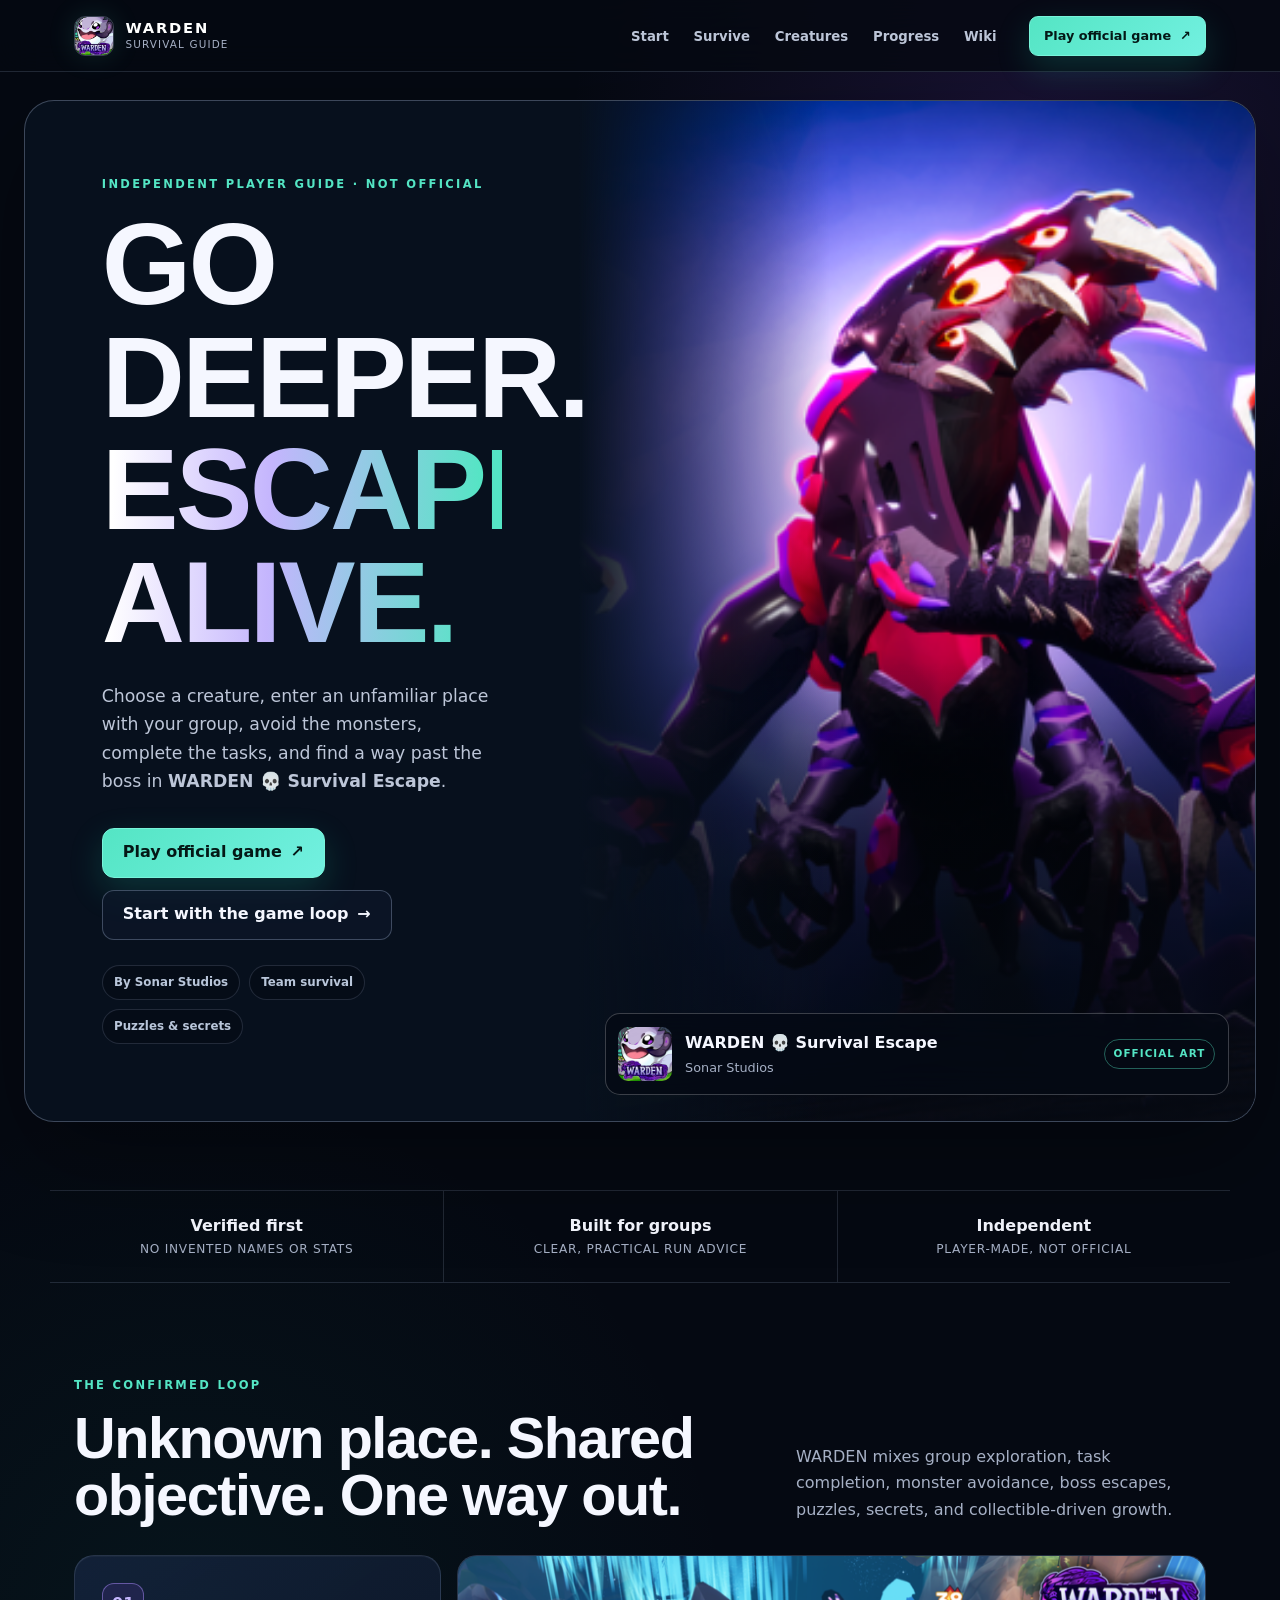
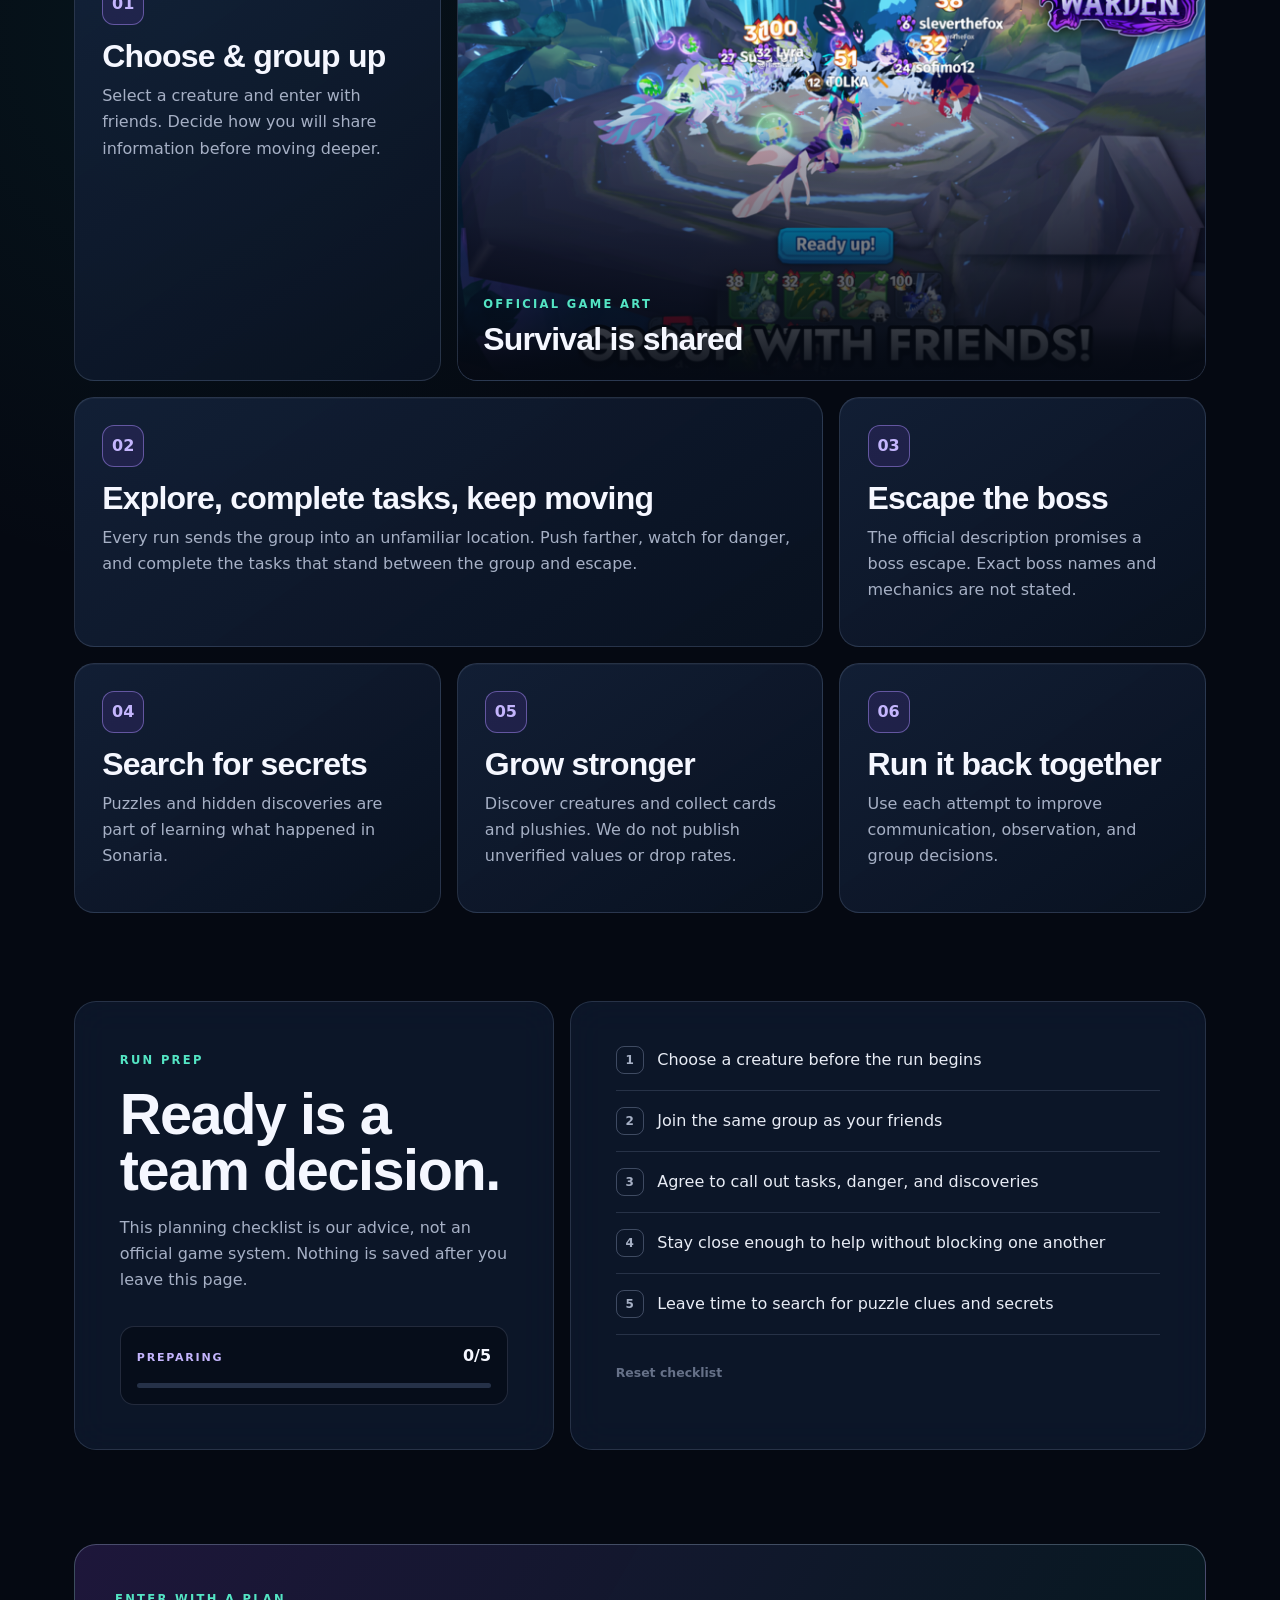
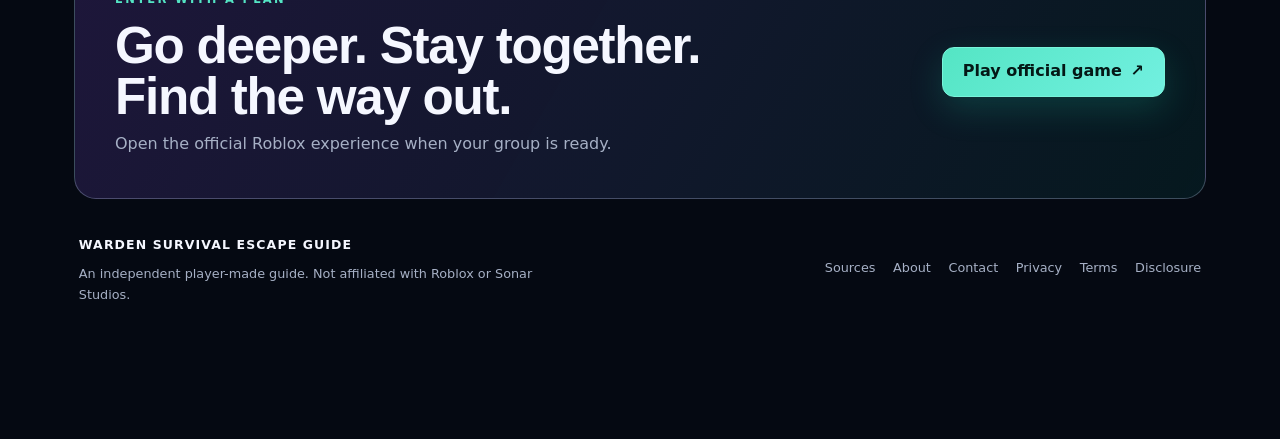
==== commit e0e05e21: "feat: add Adsterra placements" ====
--- a/index.html
+++ b/index.html
@@ -1 +1,4 @@
-<!DOCTYPE html><html lang="en"><head><meta charSet="utf-8"/><meta name="viewport" content="width=device-width, initial-scale=1"/><link rel="preload" as="image" href="/game/official-icon.png" fetchPriority="high"/><link rel="preload" href="/game/official-boss.png" as="image" imageSizes="(max-width: 920px) 100vw, 55vw" fetchPriority="high"/><link rel="stylesheet" href="/_next/static/chunks/03x.g7z8-xb9a.css" data-precedence="next"/><link rel="preload" as="script" fetchPriority="low" href="/_next/static/chunks/0_6xwz-sgzbfn.js"/><script src="/_next/static/chunks/14xlgtmp4lm.j.js" async=""></script><script src="/_next/static/chunks/0gwo8~pq2h6hd.js" async=""></script><script src="/_next/static/chunks/00npwzujjh0eg.js" async=""></script><script src="/_next/static/chunks/turbopack-0fo.sdk9kv2wp.js" async=""></script><script src="/_next/static/chunks/04nls4_if5l0c.js" async=""></script><script src="/_next/static/chunks/0sx6b3.maim68.js" async=""></script><script src="/_next/static/chunks/05~uavs-b38s-.js" async=""></script><meta name="theme-color" content="#07111f"/><meta name="color-scheme" content="dark"/><title>WARDEN Survival Escape Guide</title><meta name="description" content="Explore the verified game loop, survival advice, progression overview, and source-backed WARDEN Survival Escape wiki."/><meta name="application-name" content="WARDEN Survival Escape Guide"/><link rel="manifest" href="/manifest.webmanifest"/><meta name="robots" content="index, follow"/><link rel="canonical" href="https://wardensurvivalescape.wiki"/><meta property="og:title" content="WARDEN Survival Escape Guide"/><meta property="og:description" content="Explore the verified game loop, survival advice, progression overview, and source-backed WARDEN Survival Escape wiki."/><meta property="og:url" content="https://wardensurvivalescape.wiki"/><meta property="og:site_name" content="WARDEN Survival Escape Guide"/><meta property="og:image" content="https://wardensurvivalescape.wiki/og.png"/><meta property="og:image:width" content="1200"/><meta property="og:image:height" content="630"/><meta property="og:image:alt" content="WARDEN Survival Escape Guide"/><meta property="og:type" content="website"/><meta name="twitter:card" content="summary_large_image"/><meta name="twitter:title" content="WARDEN Survival Escape Guide"/><meta name="twitter:description" content="Explore the verified game loop, survival advice, progression overview, and source-backed WARDEN Survival Escape wiki."/><meta name="twitter:image" content="https://wardensurvivalescape.wiki/og.png"/><link rel="shortcut icon" href="/game/official-icon.png"/><link rel="icon" href="/game/official-icon.png"/><link rel="apple-touch-icon" href="/game/official-icon.png"/><script src="/_next/static/chunks/03~yq9q893hmn.js" noModule=""></script></head><body><div hidden=""><!--$--><!--/$--></div><a class="skip-link" href="#main-content">Skip to content</a><header class="site-header"><div class="nav-shell"><a class="brand" aria-label="WARDEN Guide home" href="/"><img src="/game/official-icon.png" alt="Official WARDEN Survival Escape game icon" width="40" height="40" loading="eager" fetchPriority="high" decoding="async"/><span><strong>WARDEN</strong><small>Survival Guide</small></span></a><nav id="site-navigation" class="nav-links" aria-label="Primary navigation"><a class="" href="/how-to-play">Start</a><a class="" href="/survival-guide">Survive</a><a class="" href="/creatures">Creatures</a><a class="" href="/progression">Progress</a><a class="" href="/wiki">Wiki</a><div class="nav-mobile-play"><a class="button button-small" href="https://www.roblox.com/games/130929507719087/WARDEN-Survival-Escape" target="_blank" rel="noopener noreferrer">Play official game <span aria-hidden="true">↗</span></a></div></nav><div class="nav-desktop-play"><a class="button button-small" href="https://www.roblox.com/games/130929507719087/WARDEN-Survival-Escape" target="_blank" rel="noopener noreferrer">Play official game <span aria-hidden="true">↗</span></a></div><button class="menu-button" type="button" aria-controls="site-navigation" aria-expanded="false" aria-label="Open navigation"><span aria-hidden="true">☰</span></button></div></header><main id="main-content"><div class="hero-wrap"><section class="home-hero"><div class="hero-copy"><span class="eyebrow">INDEPENDENT PLAYER GUIDE · NOT OFFICIAL</span><h1>GO DEEPER.<span>ESCAPE ALIVE.</span></h1><p>Choose a creature, enter an unfamiliar place with your group, avoid the monsters, complete the tasks, and find a way past the boss in <strong>WARDEN 💀 Survival Escape</strong>.</p><div class="hero-actions"><a class="button" href="https://www.roblox.com/games/130929507719087/WARDEN-Survival-Escape" target="_blank" rel="noopener noreferrer">Play official game <span aria-hidden="true">↗</span></a><a class="button button-secondary" href="/how-to-play">Start with the game loop <span aria-hidden="true">→</span></a></div><div class="fact-chips" aria-label="Verified game facts"><span>By Sonar Studios</span><span>Team survival</span><span>Puzzles &amp; secrets</span></div></div><div class="hero-art"><img src="/game/official-boss.png" alt="Official WARDEN artwork showing creatures facing a towering boss" width="768" height="432" sizes="(max-width: 920px) 100vw, 55vw" loading="eager" fetchPriority="high" decoding="async"/><div class="official-card"><img src="/game/official-icon.png" alt="Official WARDEN game icon" width="54" height="54" loading="lazy" decoding="async"/><div><strong>WARDEN 💀 Survival Escape</strong><small>Sonar Studios</small></div><span class="source-badge">OFFICIAL ART</span></div></div></section></div><div class="trust-strip" aria-label="Guide principles"><div><strong>Verified first</strong><span>No invented names or stats</span></div><div><strong>Built for groups</strong><span>Clear, practical run advice</span></div><div><strong>Independent</strong><span>Player-made, not official</span></div></div><section class="section"><div class="section-heading"><div><span class="eyebrow">THE CONFIRMED LOOP</span><h2>Unknown place. Shared objective. One way out.</h2></div><p>WARDEN mixes group exploration, task completion, monster avoidance, boss escapes, puzzles, secrets, and collectible-driven growth.</p></div><div class="bento-grid"><article class="glass-card"><span class="card-number">01</span><h3>Choose &amp; group up</h3><p>Select a creature and enter with friends. Decide how you will share information before moving deeper.</p></article><article class="glass-card glass-card-wide image-card"><img src="/game/official-team.png" alt="Official WARDEN artwork showing a team of creatures together" width="762" height="432" sizes="(max-width: 680px) 100vw, 66vw" loading="lazy" decoding="async"/><div class="image-card-copy"><span class="eyebrow">OFFICIAL GAME ART</span><h3>Survival is shared</h3></div></article><article class="glass-card glass-card-wide"><span class="card-number">02</span><h3>Explore, complete tasks, keep moving</h3><p>Every run sends the group into an unfamiliar location. Push farther, watch for danger, and complete the tasks that stand between the group and escape.</p></article><article class="glass-card"><span class="card-number">03</span><h3>Escape the boss</h3><p>The official description promises a boss escape. Exact boss names and mechanics are not stated.</p></article><article class="glass-card"><span class="card-number">04</span><h3>Search for secrets</h3><p>Puzzles and hidden discoveries are part of learning what happened in Sonaria.</p></article><article class="glass-card"><span class="card-number">05</span><h3>Grow stronger</h3><p>Discover creatures and collect cards and plushies. We do not publish unverified values or drop rates.</p></article><article class="glass-card"><span class="card-number">06</span><h3>Run it back together</h3><p>Use each attempt to improve communication, observation, and group decisions.</p></article></div></section><section class="planner" aria-labelledby="run-prep-title"><div class="planner-intro"><span class="eyebrow">RUN PREP</span><h2 id="run-prep-title">Ready is a team decision.</h2><p>This planning checklist is our advice, not an official game system. Nothing is saved after you leave this page.</p><div class="readiness" aria-live="polite"><span>PREPARING</span><strong>0<!-- -->/<!-- -->5</strong><div class="progress-track" aria-hidden="true"><span style="width:0%"></span></div></div></div><div class="checklist"><button class="check-row" type="button" aria-pressed="false"><span class="check-box" aria-hidden="true">1</span><span>Choose a creature before the run begins</span></button><button class="check-row" type="button" aria-pressed="false"><span class="check-box" aria-hidden="true">2</span><span>Join the same group as your friends</span></button><button class="check-row" type="button" aria-pressed="false"><span class="check-box" aria-hidden="true">3</span><span>Agree to call out tasks, danger, and discoveries</span></button><button class="check-row" type="button" aria-pressed="false"><span class="check-box" aria-hidden="true">4</span><span>Stay close enough to help without blocking one another</span></button><button class="check-row" type="button" aria-pressed="false"><span class="check-box" aria-hidden="true">5</span><span>Leave time to search for puzzle clues and secrets</span></button><button class="reset-button" type="button" disabled="">Reset checklist</button></div></section><!--$--><!--/$--></main><footer class="site-footer"><div class="footer-callout"><div><span class="eyebrow">ENTER WITH A PLAN</span><h2>Go deeper. Stay together. Find the way out.</h2><p>Open the official Roblox experience when your group is ready.</p></div><a class="button" href="https://www.roblox.com/games/130929507719087/WARDEN-Survival-Escape" target="_blank" rel="noopener noreferrer">Play official game <span aria-hidden="true">↗</span></a></div><div class="footer-row"><div><strong>WARDEN SURVIVAL ESCAPE GUIDE</strong><p>An independent player-made guide. Not affiliated with Roblox or Sonar Studios.</p></div><nav aria-label="Footer navigation"><a href="/sources">Sources</a><a href="/about">About</a><a href="/contact">Contact</a><a href="/privacy">Privacy</a><a href="/terms">Terms</a><a href="/disclosure">Disclosure</a></nav></div></footer><script type="application/ld+json">{"@context":"https://schema.org","@type":"WebSite","name":"WARDEN Survival Escape Guide","url":"https://wardensurvivalescape.wiki","description":"An independent player guide for WARDEN Survival Escape on Roblox.","isAccessibleForFree":true,"about":{"@type":"VideoGame","name":"WARDEN 💀 Survival Escape","url":"https://www.roblox.com/games/130929507719087/WARDEN-Survival-Escape","author":{"@type":"Organization","name":"Sonar Studios","url":"https://www.roblox.com/communities/2919215/Sonar-Studios"}}}</script><script src="/_next/static/chunks/0_6xwz-sgzbfn.js" id="_R_" async=""></script><script>(self.__next_f=self.__next_f||[]).push([0])</script><script>self.__next_f.push([1,"1:\"$Sreact.fragment\"\n2:I[94771,[\"/_next/static/chunks/04nls4_if5l0c.js\",\"/_next/static/chunks/0sx6b3.maim68.js\"],\"SiteHeader\"]\n3:I[49652,[\"/_next/static/chunks/04nls4_if5l0c.js\",\"/_next/static/chunks/0sx6b3.maim68.js\"],\"default\"]\n4:I[51865,[\"/_next/static/chunks/04nls4_if5l0c.js\",\"/_next/static/chunks/0sx6b3.maim68.js\"],\"default\"]\n5:I[44132,[\"/_next/static/chunks/04nls4_if5l0c.js\",\"/_next/static/chunks/0sx6b3.maim68.js\",\"/_next/static/chunks/05~uavs-b38s-.js\"],\"\"]\nf:I[52199,[\"/_next/static/chunks/04nls4_if5l0c.js\",\"/_next/static/chunks/0sx6b3.maim68.js\"],\"default\",1]\n:HL[\"/_next/static/chunks/03x.g7z8-xb9a.css\",\"style\"]\n"])</script><script>self.__next_f.push([1,"0:{\"P\":null,\"c\":[\"\",\"\"],\"q\":\"\",\"i\":false,\"f\":[[[\"\",{\"children\":[\"__PAGE__\",{}]},\"$undefined\",\"$undefined\",16],[[\"$\",\"$1\",\"c\",{\"children\":[[[\"$\",\"link\",\"0\",{\"rel\":\"stylesheet\",\"href\":\"/_next/static/chunks/03x.g7z8-xb9a.css\",\"precedence\":\"next\",\"crossOrigin\":\"$undefined\",\"nonce\":\"$undefined\"}],[\"$\",\"script\",\"script-0\",{\"src\":\"/_next/static/chunks/04nls4_if5l0c.js\",\"async\":true,\"nonce\":\"$undefined\"}],[\"$\",\"script\",\"script-1\",{\"src\":\"/_next/static/chunks/0sx6b3.maim68.js\",\"async\":true,\"nonce\":\"$undefined\"}]],[\"$\",\"html\",null,{\"lang\":\"en\",\"children\":[\"$\",\"body\",null,{\"children\":[[\"$\",\"a\",null,{\"className\":\"skip-link\",\"href\":\"#main-content\",\"children\":\"Skip to content\"}],[\"$\",\"$L2\",null,{}],[\"$\",\"main\",null,{\"id\":\"main-content\",\"children\":[\"$\",\"$L3\",null,{\"parallelRouterKey\":\"children\",\"error\":\"$undefined\",\"errorStyles\":\"$undefined\",\"errorScripts\":\"$undefined\",\"template\":[\"$\",\"$L4\",null,{}],\"templateStyles\":\"$undefined\",\"templateScripts\":\"$undefined\",\"notFound\":[[\"$\",\"div\",null,{\"className\":\"legal\",\"children\":[[\"$\",\"span\",null,{\"className\":\"eyebrow\",\"children\":\"404 · LOST IN THE UNKNOWN\"}],[\"$\",\"h1\",null,{\"children\":\"THIS PATH GOES NOWHERE\"}],[\"$\",\"p\",null,{\"children\":\"The guide page you requested does not exist or has moved.\"}],[\"$\",\"p\",null,{\"style\":{\"marginTop\":\"1rem\"},\"children\":[\"$\",\"$L5\",null,{\"className\":\"text-link\",\"href\":\"/\",\"children\":\"Return to the field guide →\"}]}]]}],[]],\"forbidden\":\"$undefined\",\"unauthorized\":\"$undefined\"}]}],[\"$\",\"footer\",null,{\"className\":\"site-footer\",\"children\":[[\"$\",\"div\",null,{\"className\":\"footer-callout\",\"children\":[[\"$\",\"div\",null,{\"children\":[[\"$\",\"span\",null,{\"className\":\"eyebrow\",\"children\":\"ENTER WITH A PLAN\"}],[\"$\",\"h2\",null,{\"children\":\"Go deeper. Stay together. Find the way out.\"}],[\"$\",\"p\",null,{\"children\":\"Open the official Roblox experience when your group is ready.\"}]]}],[\"$\",\"a\",null,{\"className\":\"button\",\"href\":\"https://www.roblox.com/games/130929507719087/WARDEN-Survival-Escape\",\"target\":\"_blank\",\"rel\":\"noopener noreferrer\",\"children\":[\"Play official game \",[\"$\",\"span\",null,{\"aria-hidden\":\"true\",\"children\":\"↗\"}]]}]]}],[\"$\",\"div\",null,{\"className\":\"footer-row\",\"children\":[[\"$\",\"div\",null,{\"children\":[[\"$\",\"strong\",null,{\"children\":\"WARDEN SURVIVAL ESCAPE GUIDE\"}],[\"$\",\"p\",null,{\"children\":\"An independent player-made guide. Not affiliated with Roblox or Sonar Studios.\"}]]}],[\"$\",\"nav\",null,{\"aria-label\":\"Footer navigation\",\"children\":[[\"$\",\"$L5\",\"/sources\",{\"href\":\"/sources\",\"children\":\"Sources\"}],[\"$\",\"$L5\",\"/about\",{\"href\":\"/about\",\"children\":\"About\"}],[\"$\",\"$L5\",\"/contact\",{\"href\":\"/contact\",\"children\":\"Contact\"}],[\"$\",\"$L5\",\"/privacy\",{\"href\":\"/privacy\",\"children\":\"Privacy\"}],[\"$\",\"$L5\",\"/terms\",{\"href\":\"/terms\",\"children\":\"Terms\"}],[\"$\",\"$L5\",\"/disclosure\",{\"href\":\"/disclosure\",\"children\":\"Disclosure\"}]]}]]}]]}],[\"$\",\"script\",null,{\"type\":\"application/ld+json\",\"dangerouslySetInnerHTML\":{\"__html\":\"{\\\"@context\\\":\\\"https://schema.org\\\",\\\"@type\\\":\\\"WebSite\\\",\\\"name\\\":\\\"WARDEN Survival Escape Guide\\\",\\\"url\\\":\\\"https://wardensurvivalescape.wiki\\\",\\\"description\\\":\\\"An independent player guide for WARDEN Survival Escape on Roblox.\\\",\\\"isAccessibleForFree\\\":true,\\\"about\\\":{\\\"@type\\\":\\\"VideoGame\\\",\\\"name\\\":\\\"WARDEN 💀 Survival Escape\\\",\\\"url\\\":\\\"https://www.roblox.com/games/130929507719087/WARDEN-Survival-Escape\\\",\\\"author\\\":{\\\"@type\\\":\\\"Organization\\\",\\\"name\\\":\\\"Sonar Studios\\\",\\\"url\\\":\\\"https://www.roblox.com/communities/2919215/Sonar-Studios\\\"}}}\"}}]]}]}]]}],{\"children\":[[\"$\",\"$1\",\"c\",{\"children\":[[[\"$\",\"div\",null,{\"className\":\"hero-wrap\",\"children\":[\"$\",\"section\",null,{\"className\":\"home-hero\",\"children\":[[\"$\",\"div\",null,{\"className\":\"hero-copy\",\"children\":[[\"$\",\"span\",null,{\"className\":\"eyebrow\",\"children\":\"INDEPENDENT PLAYER GUIDE · NOT OFFICIAL\"}],[\"$\",\"h1\",null,{\"children\":[\"GO DEEPER.\",[\"$\",\"span\",null,{\"children\":\"ESCAPE ALIVE.\"}]]}],[\"$\",\"p\",null,{\"children\":[\"Choose a creature, enter an unfamiliar place with your group, avoid the monsters, complete the tasks, and find a way past the boss in \",[\"$\",\"strong\",null,{\"children\":\"WARDEN 💀 Survival Escape\"}],\".\"]}],[\"$\",\"div\",null,{\"className\":\"hero-actions\",\"children\":[[\"$\",\"a\",null,{\"className\":\"button\",\"href\":\"https://www.roblox.com/games/130929507719087/WARDEN-Survival-Escape\",\"target\":\"_blank\",\"rel\":\"noopener noreferrer\",\"children\":[\"Play official game \",[\"$\",\"span\",null,{\"aria-hidden\":\"true\",\"children\":\"↗\"}]]}],[\"$\",\"$L5\",null,{\"className\":\"button button-secondary\",\"href\":\"/how-to-play\",\"children\":[\"Start with the game loop \",[\"$\",\"span\",null,{\"aria-hidden\":\"true\",\"children\":\"→\"}]]}]]}],[\"$\",\"div\",null,{\"className\":\"fact-chips\",\"aria-label\":\"Verified game facts\",\"children\":[[\"$\",\"span\",null,{\"children\":\"By Sonar Studios\"}],\"$L6\",\"$L7\"]}]]}],\"$L8\"]}]}],\"$L9\",\"$La\",\"$Lb\"],[\"$Lc\"],\"$Ld\"]}],{},null,false,null]},null,false,null],\"$Le\",false]],\"m\":\"$undefined\",\"G\":[\"$f\",[\"$L10\"]],\"S\":true,\"h\":null,\"s\":\"$undefined\",\"l\":\"$undefined\",\"p\":\"$undefined\",\"d\":\"$undefined\",\"b\":\"_rrWgCsG80MW6xVOMwszS\"}\n"])</script><script>self.__next_f.push([1,"11:I[59238,[\"/_next/static/chunks/04nls4_if5l0c.js\",\"/_next/static/chunks/0sx6b3.maim68.js\",\"/_next/static/chunks/05~uavs-b38s-.js\"],\"RunPrep\"]\n12:I[62061,[\"/_next/static/chunks/04nls4_if5l0c.js\",\"/_next/static/chunks/0sx6b3.maim68.js\"],\"OutletBoundary\"]\n13:\"$Sreact.suspense\"\n15:I[62061,[\"/_next/static/chunks/04nls4_if5l0c.js\",\"/_next/static/chunks/0sx6b3.maim68.js\"],\"ViewportBoundary\"]\n17:I[62061,[\"/_next/static/chunks/04nls4_if5l0c.js\",\"/_next/static/chunks/0sx6b3.maim68.js\"],\"MetadataBoundary\"]\n:HL[\"/game/official-boss.png\",\"image\",{\"imageSizes\":\"(max-width: 920px) 100vw, 55vw\",\"fetchPriority\":\"high\"}]\n6:[\"$\",\"span\",null,{\"children\":\"Team survival\"}]\n7:[\"$\",\"span\",null,{\"children\":\"Puzzles \u0026 secrets\"}]\n8:[\"$\",\"div\",null,{\"className\":\"hero-art\",\"children\":[[\"$\",\"img\",null,{\"src\":\"/game/official-boss.png\",\"alt\":\"Official WARDEN artwork showing creatures facing a towering boss\",\"width\":768,\"height\":432,\"className\":\"$undefined\",\"sizes\":\"(max-width: 920px) 100vw, 55vw\",\"loading\":\"eager\",\"fetchPriority\":\"high\",\"decoding\":\"async\"}],[\"$\",\"div\",null,{\"className\":\"official-card\",\"children\":[[\"$\",\"img\",null,{\"src\":\"/game/official-icon.png\",\"alt\":\"Official WARDEN game icon\",\"width\":54,\"height\":54,\"className\":\"$undefined\",\"sizes\":\"$undefined\",\"loading\":\"lazy\",\"fetchPriority\":\"$undefined\",\"decoding\":\"async\"}],[\"$\",\"div\",null,{\"children\":[[\"$\",\"strong\",null,{\"children\":\"WARDEN 💀 Survival Escape\"}],[\"$\",\"small\",null,{\"children\":\"Sonar Studios\"}]]}],[\"$\",\"span\",null,{\"className\":\"source-badge\",\"children\":\"OFFICIAL ART\"}]]}]]}]\n9:[\"$\",\"div\",null,{\"className\":\"trust-strip\",\"aria-label\":\"Guide principles\",\"children\":[[\"$\",\"div\",null,{\"children\":[[\"$\",\"strong\",null,{\"children\":\"Verified first\"}],[\"$\",\"span\",null,{\"children\":\"No invented names or stats\"}]]}],[\"$\",\"div\",null,{\"children\":[[\"$\",\"strong\",null,{\"children\":\"Built for groups\"}],[\"$\",\"span\",null,{\"children\":\"Clear, practical run advice\"}]]}],[\"$\",\"div\",null,{\"children\":[[\"$\",\"strong\",null,{\"children\":\"Independent\"}],[\"$\",\"span\",null,{\"children\":\"Player-made, not official\"}]]}]]}]\n"])</script><script>self.__next_f.push([1,"a:[\"$\",\"section\",null,{\"className\":\"section\",\"children\":[[\"$\",\"div\",null,{\"className\":\"section-heading\",\"children\":[[\"$\",\"div\",null,{\"children\":[[\"$\",\"span\",null,{\"className\":\"eyebrow\",\"children\":\"THE CONFIRMED LOOP\"}],[\"$\",\"h2\",null,{\"children\":\"Unknown place. Shared objective. One way out.\"}]]}],[\"$\",\"p\",null,{\"children\":\"WARDEN mixes group exploration, task completion, monster avoidance, boss escapes, puzzles, secrets, and collectible-driven growth.\"}]]}],[\"$\",\"div\",null,{\"className\":\"bento-grid\",\"children\":[[\"$\",\"article\",null,{\"className\":\"glass-card\",\"children\":[[\"$\",\"span\",null,{\"className\":\"card-number\",\"children\":\"01\"}],[\"$\",\"h3\",null,{\"children\":\"Choose \u0026 group up\"}],[\"$\",\"p\",null,{\"children\":\"Select a creature and enter with friends. Decide how you will share information before moving deeper.\"}]]}],[\"$\",\"article\",null,{\"className\":\"glass-card glass-card-wide image-card\",\"children\":[[\"$\",\"img\",null,{\"src\":\"/game/official-team.png\",\"alt\":\"Official WARDEN artwork showing a team of creatures together\",\"width\":762,\"height\":432,\"className\":\"$undefined\",\"sizes\":\"(max-width: 680px) 100vw, 66vw\",\"loading\":\"lazy\",\"fetchPriority\":\"$undefined\",\"decoding\":\"async\"}],[\"$\",\"div\",null,{\"className\":\"image-card-copy\",\"children\":[[\"$\",\"span\",null,{\"className\":\"eyebrow\",\"children\":\"OFFICIAL GAME ART\"}],[\"$\",\"h3\",null,{\"children\":\"Survival is shared\"}]]}]]}],[\"$\",\"article\",null,{\"className\":\"glass-card glass-card-wide\",\"children\":[[\"$\",\"span\",null,{\"className\":\"card-number\",\"children\":\"02\"}],[\"$\",\"h3\",null,{\"children\":\"Explore, complete tasks, keep moving\"}],[\"$\",\"p\",null,{\"children\":\"Every run sends the group into an unfamiliar location. Push farther, watch for danger, and complete the tasks that stand between the group and escape.\"}]]}],[\"$\",\"article\",null,{\"className\":\"glass-card\",\"children\":[[\"$\",\"span\",null,{\"className\":\"card-number\",\"children\":\"03\"}],[\"$\",\"h3\",null,{\"children\":\"Escape the boss\"}],[\"$\",\"p\",null,{\"children\":\"The official description promises a boss escape. Exact boss names and mechanics are not stated.\"}]]}],[\"$\",\"article\",null,{\"className\":\"glass-card\",\"children\":[[\"$\",\"span\",null,{\"className\":\"card-number\",\"children\":\"04\"}],[\"$\",\"h3\",null,{\"children\":\"Search for secrets\"}],[\"$\",\"p\",null,{\"children\":\"Puzzles and hidden discoveries are part of learning what happened in Sonaria.\"}]]}],[\"$\",\"article\",null,{\"className\":\"glass-card\",\"children\":[[\"$\",\"span\",null,{\"className\":\"card-number\",\"children\":\"05\"}],[\"$\",\"h3\",null,{\"children\":\"Grow stronger\"}],[\"$\",\"p\",null,{\"children\":\"Discover creatures and collect cards and plushies. We do not publish unverified values or drop rates.\"}]]}],[\"$\",\"article\",null,{\"className\":\"glass-card\",\"children\":[[\"$\",\"span\",null,{\"className\":\"card-number\",\"children\":\"06\"}],[\"$\",\"h3\",null,{\"children\":\"Run it back together\"}],[\"$\",\"p\",null,{\"children\":\"Use each attempt to improve communication, observation, and group decisions.\"}]]}]]}]]}]\n"])</script><script>self.__next_f.push([1,"b:[\"$\",\"$L11\",null,{}]\nc:[\"$\",\"script\",\"script-0\",{\"src\":\"/_next/static/chunks/05~uavs-b38s-.js\",\"async\":true,\"nonce\":\"$undefined\"}]\nd:[\"$\",\"$L12\",null,{\"children\":[\"$\",\"$13\",null,{\"name\":\"Next.MetadataOutlet\",\"children\":\"$@14\"}]}]\ne:[\"$\",\"$1\",\"h\",{\"children\":[null,[\"$\",\"$L15\",null,{\"children\":\"$L16\"}],[\"$\",\"div\",null,{\"hidden\":true,\"children\":[\"$\",\"$L17\",null,{\"children\":[\"$\",\"$13\",null,{\"name\":\"Next.Metadata\",\"children\":\"$L18\"}]}]}],null]}]\n10:[\"$\",\"link\",\"0\",{\"rel\":\"stylesheet\",\"href\":\"/_next/static/chunks/03x.g7z8-xb9a.css\",\"precedence\":\"next\",\"crossOrigin\":\"$undefined\",\"nonce\":\"$undefined\"}]\n"])</script><script>self.__next_f.push([1,"16:[[\"$\",\"meta\",\"0\",{\"charSet\":\"utf-8\"}],[\"$\",\"meta\",\"1\",{\"name\":\"viewport\",\"content\":\"width=device-width, initial-scale=1\"}],[\"$\",\"meta\",\"2\",{\"name\":\"theme-color\",\"content\":\"#07111f\"}],[\"$\",\"meta\",\"3\",{\"name\":\"color-scheme\",\"content\":\"dark\"}]]\n"])</script><script>self.__next_f.push([1,"19:I[13139,[\"/_next/static/chunks/04nls4_if5l0c.js\",\"/_next/static/chunks/0sx6b3.maim68.js\"],\"IconMark\"]\n14:null\n"])</script><script>self.__next_f.push([1,"18:[[\"$\",\"title\",\"0\",{\"children\":\"WARDEN Survival Escape Guide\"}],[\"$\",\"meta\",\"1\",{\"name\":\"description\",\"content\":\"Explore the verified game loop, survival advice, progression overview, and source-backed WARDEN Survival Escape wiki.\"}],[\"$\",\"meta\",\"2\",{\"name\":\"application-name\",\"content\":\"WARDEN Survival Escape Guide\"}],[\"$\",\"link\",\"3\",{\"rel\":\"manifest\",\"href\":\"/manifest.webmanifest\",\"crossOrigin\":\"$undefined\"}],[\"$\",\"meta\",\"4\",{\"name\":\"robots\",\"content\":\"index, follow\"}],[\"$\",\"link\",\"5\",{\"rel\":\"canonical\",\"href\":\"https://wardensurvivalescape.wiki\"}],[\"$\",\"meta\",\"6\",{\"property\":\"og:title\",\"content\":\"WARDEN Survival Escape Guide\"}],[\"$\",\"meta\",\"7\",{\"property\":\"og:description\",\"content\":\"Explore the verified game loop, survival advice, progression overview, and source-backed WARDEN Survival Escape wiki.\"}],[\"$\",\"meta\",\"8\",{\"property\":\"og:url\",\"content\":\"https://wardensurvivalescape.wiki\"}],[\"$\",\"meta\",\"9\",{\"property\":\"og:site_name\",\"content\":\"WARDEN Survival Escape Guide\"}],[\"$\",\"meta\",\"10\",{\"property\":\"og:image\",\"content\":\"https://wardensurvivalescape.wiki/og.png\"}],[\"$\",\"meta\",\"11\",{\"property\":\"og:image:width\",\"content\":\"1200\"}],[\"$\",\"meta\",\"12\",{\"property\":\"og:image:height\",\"content\":\"630\"}],[\"$\",\"meta\",\"13\",{\"property\":\"og:image:alt\",\"content\":\"WARDEN Survival Escape Guide\"}],[\"$\",\"meta\",\"14\",{\"property\":\"og:type\",\"content\":\"website\"}],[\"$\",\"meta\",\"15\",{\"name\":\"twitter:card\",\"content\":\"summary_large_image\"}],[\"$\",\"meta\",\"16\",{\"name\":\"twitter:title\",\"content\":\"WARDEN Survival Escape Guide\"}],[\"$\",\"meta\",\"17\",{\"name\":\"twitter:description\",\"content\":\"Explore the verified game loop, survival advice, progression overview, and source-backed WARDEN Survival Escape wiki.\"}],[\"$\",\"meta\",\"18\",{\"name\":\"twitter:image\",\"content\":\"https://wardensurvivalescape.wiki/og.png\"}],[\"$\",\"link\",\"19\",{\"rel\":\"shortcut icon\",\"href\":\"/game/official-icon.png\"}],[\"$\",\"link\",\"20\",{\"rel\":\"icon\",\"href\":\"/game/official-icon.png\"}],[\"$\",\"link\",\"21\",{\"rel\":\"apple-touch-icon\",\"href\":\"/game/official-icon.png\"}],[\"$\",\"$L19\",\"22\",{}]]\n"])</script></body></html>+<!DOCTYPE html><html lang="en"><head><meta charSet="utf-8"/><meta name="viewport" content="width=device-width, initial-scale=1"/><link rel="preload" as="image" href="/game/official-icon.png" fetchPriority="high"/><link rel="preload" href="/game/official-boss.png" as="image" imageSizes="(max-width: 920px) 100vw, 55vw" fetchPriority="high"/><link rel="stylesheet" href="/_next/static/chunks/03x.g7z8-xb9a.css" data-precedence="next"/><link rel="preload" as="script" fetchPriority="low" href="/_next/static/chunks/0_6xwz-sgzbfn.js"/><script src="/_next/static/chunks/14xlgtmp4lm.j.js" async=""></script><script src="/_next/static/chunks/0gwo8~pq2h6hd.js" async=""></script><script src="/_next/static/chunks/00npwzujjh0eg.js" async=""></script><script src="/_next/static/chunks/turbopack-0fo.sdk9kv2wp.js" async=""></script><script src="/_next/static/chunks/04nls4_if5l0c.js" async=""></script><script src="/_next/static/chunks/0sx6b3.maim68.js" async=""></script><script src="/_next/static/chunks/05~uavs-b38s-.js" async=""></script><meta name="theme-color" content="#07111f"/><meta name="color-scheme" content="dark"/><title>WARDEN Survival Escape Guide</title><meta name="description" content="Explore the verified game loop, survival advice, progression overview, and source-backed WARDEN Survival Escape wiki."/><meta name="application-name" content="WARDEN Survival Escape Guide"/><link rel="manifest" href="/manifest.webmanifest"/><meta name="robots" content="index, follow"/><link rel="canonical" href="https://wardensurvivalescape.wiki"/><meta property="og:title" content="WARDEN Survival Escape Guide"/><meta property="og:description" content="Explore the verified game loop, survival advice, progression overview, and source-backed WARDEN Survival Escape wiki."/><meta property="og:url" content="https://wardensurvivalescape.wiki"/><meta property="og:site_name" content="WARDEN Survival Escape Guide"/><meta property="og:image" content="https://wardensurvivalescape.wiki/og.png"/><meta property="og:image:width" content="1200"/><meta property="og:image:height" content="630"/><meta property="og:image:alt" content="WARDEN Survival Escape Guide"/><meta property="og:type" content="website"/><meta name="twitter:card" content="summary_large_image"/><meta name="twitter:title" content="WARDEN Survival Escape Guide"/><meta name="twitter:description" content="Explore the verified game loop, survival advice, progression overview, and source-backed WARDEN Survival Escape wiki."/><meta name="twitter:image" content="https://wardensurvivalescape.wiki/og.png"/><link rel="shortcut icon" href="/game/official-icon.png"/><link rel="icon" href="/game/official-icon.png"/><link rel="apple-touch-icon" href="/game/official-icon.png"/><script src="/_next/static/chunks/03~yq9q893hmn.js" noModule=""></script></head><body><div hidden=""><!--$--><!--/$--></div><a class="skip-link" href="#main-content">Skip to content</a><header class="site-header"><div class="nav-shell"><a class="brand" aria-label="WARDEN Guide home" href="/"><img src="/game/official-icon.png" alt="Official WARDEN Survival Escape game icon" width="40" height="40" loading="eager" fetchPriority="high" decoding="async"/><span><strong>WARDEN</strong><small>Survival Guide</small></span></a><nav id="site-navigation" class="nav-links" aria-label="Primary navigation"><a class="" href="/how-to-play">Start</a><a class="" href="/survival-guide">Survive</a><a class="" href="/creatures">Creatures</a><a class="" href="/progression">Progress</a><a class="" href="/wiki">Wiki</a><div class="nav-mobile-play"><a class="button button-small" href="https://www.roblox.com/games/130929507719087/WARDEN-Survival-Escape" target="_blank" rel="noopener noreferrer">Play official game <span aria-hidden="true">↗</span></a></div></nav><div class="nav-desktop-play"><a class="button button-small" href="https://www.roblox.com/games/130929507719087/WARDEN-Survival-Escape" target="_blank" rel="noopener noreferrer">Play official game <span aria-hidden="true">↗</span></a></div><button class="menu-button" type="button" aria-controls="site-navigation" aria-expanded="false" aria-label="Open navigation"><span aria-hidden="true">☰</span></button></div></header><main id="main-content"><div class="hero-wrap"><section class="home-hero"><div class="hero-copy"><span class="eyebrow">INDEPENDENT PLAYER GUIDE · NOT OFFICIAL</span><h1>GO DEEPER.<span>ESCAPE ALIVE.</span></h1><p>Choose a creature, enter an unfamiliar place with your group, avoid the monsters, complete the tasks, and find a way past the boss in <strong>WARDEN 💀 Survival Escape</strong>.</p><div class="hero-actions"><a class="button" href="https://www.roblox.com/games/130929507719087/WARDEN-Survival-Escape" target="_blank" rel="noopener noreferrer">Play official game <span aria-hidden="true">↗</span></a><a class="button button-secondary" href="/how-to-play">Start with the game loop <span aria-hidden="true">→</span></a></div><div class="fact-chips" aria-label="Verified game facts"><span>By Sonar Studios</span><span>Team survival</span><span>Puzzles &amp; secrets</span></div></div><div class="hero-art"><img src="/game/official-boss.png" alt="Official WARDEN artwork showing creatures facing a towering boss" width="768" height="432" sizes="(max-width: 920px) 100vw, 55vw" loading="eager" fetchPriority="high" decoding="async"/><div class="official-card"><img src="/game/official-icon.png" alt="Official WARDEN game icon" width="54" height="54" loading="lazy" decoding="async"/><div><strong>WARDEN 💀 Survival Escape</strong><small>Sonar Studios</small></div><span class="source-badge">OFFICIAL ART</span></div></div></section></div><div class="trust-strip" aria-label="Guide principles"><div><strong>Verified first</strong><span>No invented names or stats</span></div><div><strong>Built for groups</strong><span>Clear, practical run advice</span></div><div><strong>Independent</strong><span>Player-made, not official</span></div></div><section class="section"><div class="section-heading"><div><span class="eyebrow">THE CONFIRMED LOOP</span><h2>Unknown place. Shared objective. One way out.</h2></div><p>WARDEN mixes group exploration, task completion, monster avoidance, boss escapes, puzzles, secrets, and collectible-driven growth.</p></div><div class="bento-grid"><article class="glass-card"><span class="card-number">01</span><h3>Choose &amp; group up</h3><p>Select a creature and enter with friends. Decide how you will share information before moving deeper.</p></article><article class="glass-card glass-card-wide image-card"><img src="/game/official-team.png" alt="Official WARDEN artwork showing a team of creatures together" width="762" height="432" sizes="(max-width: 680px) 100vw, 66vw" loading="lazy" decoding="async"/><div class="image-card-copy"><span class="eyebrow">OFFICIAL GAME ART</span><h3>Survival is shared</h3></div></article><article class="glass-card glass-card-wide"><span class="card-number">02</span><h3>Explore, complete tasks, keep moving</h3><p>Every run sends the group into an unfamiliar location. Push farther, watch for danger, and complete the tasks that stand between the group and escape.</p></article><article class="glass-card"><span class="card-number">03</span><h3>Escape the boss</h3><p>The official description promises a boss escape. Exact boss names and mechanics are not stated.</p></article><article class="glass-card"><span class="card-number">04</span><h3>Search for secrets</h3><p>Puzzles and hidden discoveries are part of learning what happened in Sonaria.</p></article><article class="glass-card"><span class="card-number">05</span><h3>Grow stronger</h3><p>Discover creatures and collect cards and plushies. We do not publish unverified values or drop rates.</p></article><article class="glass-card"><span class="card-number">06</span><h3>Run it back together</h3><p>Use each attempt to improve communication, observation, and group decisions.</p></article></div></section><section class="planner" aria-labelledby="run-prep-title"><div class="planner-intro"><span class="eyebrow">RUN PREP</span><h2 id="run-prep-title">Ready is a team decision.</h2><p>This planning checklist is our advice, not an official game system. Nothing is saved after you leave this page.</p><div class="readiness" aria-live="polite"><span>PREPARING</span><strong>0<!-- -->/<!-- -->5</strong><div class="progress-track" aria-hidden="true"><span style="width:0%"></span></div></div></div><div class="checklist"><button class="check-row" type="button" aria-pressed="false"><span class="check-box" aria-hidden="true">1</span><span>Choose a creature before the run begins</span></button><button class="check-row" type="button" aria-pressed="false"><span class="check-box" aria-hidden="true">2</span><span>Join the same group as your friends</span></button><button class="check-row" type="button" aria-pressed="false"><span class="check-box" aria-hidden="true">3</span><span>Agree to call out tasks, danger, and discoveries</span></button><button class="check-row" type="button" aria-pressed="false"><span class="check-box" aria-hidden="true">4</span><span>Stay close enough to help without blocking one another</span></button><button class="check-row" type="button" aria-pressed="false"><span class="check-box" aria-hidden="true">5</span><span>Leave time to search for puzzle clues and secrets</span></button><button class="reset-button" type="button" disabled="">Reset checklist</button></div></section><!--$--><!--/$--></main><footer class="site-footer"><div class="footer-callout"><div><span class="eyebrow">ENTER WITH A PLAN</span><h2>Go deeper. Stay together. Find the way out.</h2><p>Open the official Roblox experience when your group is ready.</p></div><a class="button" href="https://www.roblox.com/games/130929507719087/WARDEN-Survival-Escape" target="_blank" rel="noopener noreferrer">Play official game <span aria-hidden="true">↗</span></a></div><div class="footer-row"><div><strong>WARDEN SURVIVAL ESCAPE GUIDE</strong><p>An independent player-made guide. Not affiliated with Roblox or Sonar Studios.</p></div><nav aria-label="Footer navigation"><a href="/sources">Sources</a><a href="/about">About</a><a href="/contact">Contact</a><a href="/privacy">Privacy</a><a href="/terms">Terms</a><a href="/disclosure">Disclosure</a></nav></div></footer><script type="application/ld+json">{"@context":"https://schema.org","@type":"WebSite","name":"WARDEN Survival Escape Guide","url":"https://wardensurvivalescape.wiki","description":"An independent player guide for WARDEN Survival Escape on Roblox.","isAccessibleForFree":true,"about":{"@type":"VideoGame","name":"WARDEN 💀 Survival Escape","url":"https://www.roblox.com/games/130929507719087/WARDEN-Survival-Escape","author":{"@type":"Organization","name":"Sonar Studios","url":"https://www.roblox.com/communities/2919215/Sonar-Studios"}}}</script><script src="/_next/static/chunks/0_6xwz-sgzbfn.js" id="_R_" async=""></script><script>(self.__next_f=self.__next_f||[]).push([0])</script><script>self.__next_f.push([1,"1:\"$Sreact.fragment\"\n2:I[94771,[\"/_next/static/chunks/04nls4_if5l0c.js\",\"/_next/static/chunks/0sx6b3.maim68.js\"],\"SiteHeader\"]\n3:I[49652,[\"/_next/static/chunks/04nls4_if5l0c.js\",\"/_next/static/chunks/0sx6b3.maim68.js\"],\"default\"]\n4:I[51865,[\"/_next/static/chunks/04nls4_if5l0c.js\",\"/_next/static/chunks/0sx6b3.maim68.js\"],\"default\"]\n5:I[44132,[\"/_next/static/chunks/04nls4_if5l0c.js\",\"/_next/static/chunks/0sx6b3.maim68.js\",\"/_next/static/chunks/05~uavs-b38s-.js\"],\"\"]\nf:I[52199,[\"/_next/static/chunks/04nls4_if5l0c.js\",\"/_next/static/chunks/0sx6b3.maim68.js\"],\"default\",1]\n:HL[\"/_next/static/chunks/03x.g7z8-xb9a.css\",\"style\"]\n"])</script><script>self.__next_f.push([1,"0:{\"P\":null,\"c\":[\"\",\"\"],\"q\":\"\",\"i\":false,\"f\":[[[\"\",{\"children\":[\"__PAGE__\",{}]},\"$undefined\",\"$undefined\",16],[[\"$\",\"$1\",\"c\",{\"children\":[[[\"$\",\"link\",\"0\",{\"rel\":\"stylesheet\",\"href\":\"/_next/static/chunks/03x.g7z8-xb9a.css\",\"precedence\":\"next\",\"crossOrigin\":\"$undefined\",\"nonce\":\"$undefined\"}],[\"$\",\"script\",\"script-0\",{\"src\":\"/_next/static/chunks/04nls4_if5l0c.js\",\"async\":true,\"nonce\":\"$undefined\"}],[\"$\",\"script\",\"script-1\",{\"src\":\"/_next/static/chunks/0sx6b3.maim68.js\",\"async\":true,\"nonce\":\"$undefined\"}]],[\"$\",\"html\",null,{\"lang\":\"en\",\"children\":[\"$\",\"body\",null,{\"children\":[[\"$\",\"a\",null,{\"className\":\"skip-link\",\"href\":\"#main-content\",\"children\":\"Skip to content\"}],[\"$\",\"$L2\",null,{}],[\"$\",\"main\",null,{\"id\":\"main-content\",\"children\":[\"$\",\"$L3\",null,{\"parallelRouterKey\":\"children\",\"error\":\"$undefined\",\"errorStyles\":\"$undefined\",\"errorScripts\":\"$undefined\",\"template\":[\"$\",\"$L4\",null,{}],\"templateStyles\":\"$undefined\",\"templateScripts\":\"$undefined\",\"notFound\":[[\"$\",\"div\",null,{\"className\":\"legal\",\"children\":[[\"$\",\"span\",null,{\"className\":\"eyebrow\",\"children\":\"404 · LOST IN THE UNKNOWN\"}],[\"$\",\"h1\",null,{\"children\":\"THIS PATH GOES NOWHERE\"}],[\"$\",\"p\",null,{\"children\":\"The guide page you requested does not exist or has moved.\"}],[\"$\",\"p\",null,{\"style\":{\"marginTop\":\"1rem\"},\"children\":[\"$\",\"$L5\",null,{\"className\":\"text-link\",\"href\":\"/\",\"children\":\"Return to the field guide →\"}]}]]}],[]],\"forbidden\":\"$undefined\",\"unauthorized\":\"$undefined\"}]}],[\"$\",\"footer\",null,{\"className\":\"site-footer\",\"children\":[[\"$\",\"div\",null,{\"className\":\"footer-callout\",\"children\":[[\"$\",\"div\",null,{\"children\":[[\"$\",\"span\",null,{\"className\":\"eyebrow\",\"children\":\"ENTER WITH A PLAN\"}],[\"$\",\"h2\",null,{\"children\":\"Go deeper. Stay together. Find the way out.\"}],[\"$\",\"p\",null,{\"children\":\"Open the official Roblox experience when your group is ready.\"}]]}],[\"$\",\"a\",null,{\"className\":\"button\",\"href\":\"https://www.roblox.com/games/130929507719087/WARDEN-Survival-Escape\",\"target\":\"_blank\",\"rel\":\"noopener noreferrer\",\"children\":[\"Play official game \",[\"$\",\"span\",null,{\"aria-hidden\":\"true\",\"children\":\"↗\"}]]}]]}],[\"$\",\"div\",null,{\"className\":\"footer-row\",\"children\":[[\"$\",\"div\",null,{\"children\":[[\"$\",\"strong\",null,{\"children\":\"WARDEN SURVIVAL ESCAPE GUIDE\"}],[\"$\",\"p\",null,{\"children\":\"An independent player-made guide. Not affiliated with Roblox or Sonar Studios.\"}]]}],[\"$\",\"nav\",null,{\"aria-label\":\"Footer navigation\",\"children\":[[\"$\",\"$L5\",\"/sources\",{\"href\":\"/sources\",\"children\":\"Sources\"}],[\"$\",\"$L5\",\"/about\",{\"href\":\"/about\",\"children\":\"About\"}],[\"$\",\"$L5\",\"/contact\",{\"href\":\"/contact\",\"children\":\"Contact\"}],[\"$\",\"$L5\",\"/privacy\",{\"href\":\"/privacy\",\"children\":\"Privacy\"}],[\"$\",\"$L5\",\"/terms\",{\"href\":\"/terms\",\"children\":\"Terms\"}],[\"$\",\"$L5\",\"/disclosure\",{\"href\":\"/disclosure\",\"children\":\"Disclosure\"}]]}]]}]]}],[\"$\",\"script\",null,{\"type\":\"application/ld+json\",\"dangerouslySetInnerHTML\":{\"__html\":\"{\\\"@context\\\":\\\"https://schema.org\\\",\\\"@type\\\":\\\"WebSite\\\",\\\"name\\\":\\\"WARDEN Survival Escape Guide\\\",\\\"url\\\":\\\"https://wardensurvivalescape.wiki\\\",\\\"description\\\":\\\"An independent player guide for WARDEN Survival Escape on Roblox.\\\",\\\"isAccessibleForFree\\\":true,\\\"about\\\":{\\\"@type\\\":\\\"VideoGame\\\",\\\"name\\\":\\\"WARDEN 💀 Survival Escape\\\",\\\"url\\\":\\\"https://www.roblox.com/games/130929507719087/WARDEN-Survival-Escape\\\",\\\"author\\\":{\\\"@type\\\":\\\"Organization\\\",\\\"name\\\":\\\"Sonar Studios\\\",\\\"url\\\":\\\"https://www.roblox.com/communities/2919215/Sonar-Studios\\\"}}}\"}}]]}]}]]}],{\"children\":[[\"$\",\"$1\",\"c\",{\"children\":[[[\"$\",\"div\",null,{\"className\":\"hero-wrap\",\"children\":[\"$\",\"section\",null,{\"className\":\"home-hero\",\"children\":[[\"$\",\"div\",null,{\"className\":\"hero-copy\",\"children\":[[\"$\",\"span\",null,{\"className\":\"eyebrow\",\"children\":\"INDEPENDENT PLAYER GUIDE · NOT OFFICIAL\"}],[\"$\",\"h1\",null,{\"children\":[\"GO DEEPER.\",[\"$\",\"span\",null,{\"children\":\"ESCAPE ALIVE.\"}]]}],[\"$\",\"p\",null,{\"children\":[\"Choose a creature, enter an unfamiliar place with your group, avoid the monsters, complete the tasks, and find a way past the boss in \",[\"$\",\"strong\",null,{\"children\":\"WARDEN 💀 Survival Escape\"}],\".\"]}],[\"$\",\"div\",null,{\"className\":\"hero-actions\",\"children\":[[\"$\",\"a\",null,{\"className\":\"button\",\"href\":\"https://www.roblox.com/games/130929507719087/WARDEN-Survival-Escape\",\"target\":\"_blank\",\"rel\":\"noopener noreferrer\",\"children\":[\"Play official game \",[\"$\",\"span\",null,{\"aria-hidden\":\"true\",\"children\":\"↗\"}]]}],[\"$\",\"$L5\",null,{\"className\":\"button button-secondary\",\"href\":\"/how-to-play\",\"children\":[\"Start with the game loop \",[\"$\",\"span\",null,{\"aria-hidden\":\"true\",\"children\":\"→\"}]]}]]}],[\"$\",\"div\",null,{\"className\":\"fact-chips\",\"aria-label\":\"Verified game facts\",\"children\":[[\"$\",\"span\",null,{\"children\":\"By Sonar Studios\"}],\"$L6\",\"$L7\"]}]]}],\"$L8\"]}]}],\"$L9\",\"$La\",\"$Lb\"],[\"$Lc\"],\"$Ld\"]}],{},null,false,null]},null,false,null],\"$Le\",false]],\"m\":\"$undefined\",\"G\":[\"$f\",[\"$L10\"]],\"S\":true,\"h\":null,\"s\":\"$undefined\",\"l\":\"$undefined\",\"p\":\"$undefined\",\"d\":\"$undefined\",\"b\":\"_rrWgCsG80MW6xVOMwszS\"}\n"])</script><script>self.__next_f.push([1,"11:I[59238,[\"/_next/static/chunks/04nls4_if5l0c.js\",\"/_next/static/chunks/0sx6b3.maim68.js\",\"/_next/static/chunks/05~uavs-b38s-.js\"],\"RunPrep\"]\n12:I[62061,[\"/_next/static/chunks/04nls4_if5l0c.js\",\"/_next/static/chunks/0sx6b3.maim68.js\"],\"OutletBoundary\"]\n13:\"$Sreact.suspense\"\n15:I[62061,[\"/_next/static/chunks/04nls4_if5l0c.js\",\"/_next/static/chunks/0sx6b3.maim68.js\"],\"ViewportBoundary\"]\n17:I[62061,[\"/_next/static/chunks/04nls4_if5l0c.js\",\"/_next/static/chunks/0sx6b3.maim68.js\"],\"MetadataBoundary\"]\n:HL[\"/game/official-boss.png\",\"image\",{\"imageSizes\":\"(max-width: 920px) 100vw, 55vw\",\"fetchPriority\":\"high\"}]\n6:[\"$\",\"span\",null,{\"children\":\"Team survival\"}]\n7:[\"$\",\"span\",null,{\"children\":\"Puzzles \u0026 secrets\"}]\n8:[\"$\",\"div\",null,{\"className\":\"hero-art\",\"children\":[[\"$\",\"img\",null,{\"src\":\"/game/official-boss.png\",\"alt\":\"Official WARDEN artwork showing creatures facing a towering boss\",\"width\":768,\"height\":432,\"className\":\"$undefined\",\"sizes\":\"(max-width: 920px) 100vw, 55vw\",\"loading\":\"eager\",\"fetchPriority\":\"high\",\"decoding\":\"async\"}],[\"$\",\"div\",null,{\"className\":\"official-card\",\"children\":[[\"$\",\"img\",null,{\"src\":\"/game/official-icon.png\",\"alt\":\"Official WARDEN game icon\",\"width\":54,\"height\":54,\"className\":\"$undefined\",\"sizes\":\"$undefined\",\"loading\":\"lazy\",\"fetchPriority\":\"$undefined\",\"decoding\":\"async\"}],[\"$\",\"div\",null,{\"children\":[[\"$\",\"strong\",null,{\"children\":\"WARDEN 💀 Survival Escape\"}],[\"$\",\"small\",null,{\"children\":\"Sonar Studios\"}]]}],[\"$\",\"span\",null,{\"className\":\"source-badge\",\"children\":\"OFFICIAL ART\"}]]}]]}]\n9:[\"$\",\"div\",null,{\"className\":\"trust-strip\",\"aria-label\":\"Guide principles\",\"children\":[[\"$\",\"div\",null,{\"children\":[[\"$\",\"strong\",null,{\"children\":\"Verified first\"}],[\"$\",\"span\",null,{\"children\":\"No invented names or stats\"}]]}],[\"$\",\"div\",null,{\"children\":[[\"$\",\"strong\",null,{\"children\":\"Built for groups\"}],[\"$\",\"span\",null,{\"children\":\"Clear, practical run advice\"}]]}],[\"$\",\"div\",null,{\"children\":[[\"$\",\"strong\",null,{\"children\":\"Independent\"}],[\"$\",\"span\",null,{\"children\":\"Player-made, not official\"}]]}]]}]\n"])</script><script>self.__next_f.push([1,"a:[\"$\",\"section\",null,{\"className\":\"section\",\"children\":[[\"$\",\"div\",null,{\"className\":\"section-heading\",\"children\":[[\"$\",\"div\",null,{\"children\":[[\"$\",\"span\",null,{\"className\":\"eyebrow\",\"children\":\"THE CONFIRMED LOOP\"}],[\"$\",\"h2\",null,{\"children\":\"Unknown place. Shared objective. One way out.\"}]]}],[\"$\",\"p\",null,{\"children\":\"WARDEN mixes group exploration, task completion, monster avoidance, boss escapes, puzzles, secrets, and collectible-driven growth.\"}]]}],[\"$\",\"div\",null,{\"className\":\"bento-grid\",\"children\":[[\"$\",\"article\",null,{\"className\":\"glass-card\",\"children\":[[\"$\",\"span\",null,{\"className\":\"card-number\",\"children\":\"01\"}],[\"$\",\"h3\",null,{\"children\":\"Choose \u0026 group up\"}],[\"$\",\"p\",null,{\"children\":\"Select a creature and enter with friends. Decide how you will share information before moving deeper.\"}]]}],[\"$\",\"article\",null,{\"className\":\"glass-card glass-card-wide image-card\",\"children\":[[\"$\",\"img\",null,{\"src\":\"/game/official-team.png\",\"alt\":\"Official WARDEN artwork showing a team of creatures together\",\"width\":762,\"height\":432,\"className\":\"$undefined\",\"sizes\":\"(max-width: 680px) 100vw, 66vw\",\"loading\":\"lazy\",\"fetchPriority\":\"$undefined\",\"decoding\":\"async\"}],[\"$\",\"div\",null,{\"className\":\"image-card-copy\",\"children\":[[\"$\",\"span\",null,{\"className\":\"eyebrow\",\"children\":\"OFFICIAL GAME ART\"}],[\"$\",\"h3\",null,{\"children\":\"Survival is shared\"}]]}]]}],[\"$\",\"article\",null,{\"className\":\"glass-card glass-card-wide\",\"children\":[[\"$\",\"span\",null,{\"className\":\"card-number\",\"children\":\"02\"}],[\"$\",\"h3\",null,{\"children\":\"Explore, complete tasks, keep moving\"}],[\"$\",\"p\",null,{\"children\":\"Every run sends the group into an unfamiliar location. Push farther, watch for danger, and complete the tasks that stand between the group and escape.\"}]]}],[\"$\",\"article\",null,{\"className\":\"glass-card\",\"children\":[[\"$\",\"span\",null,{\"className\":\"card-number\",\"children\":\"03\"}],[\"$\",\"h3\",null,{\"children\":\"Escape the boss\"}],[\"$\",\"p\",null,{\"children\":\"The official description promises a boss escape. Exact boss names and mechanics are not stated.\"}]]}],[\"$\",\"article\",null,{\"className\":\"glass-card\",\"children\":[[\"$\",\"span\",null,{\"className\":\"card-number\",\"children\":\"04\"}],[\"$\",\"h3\",null,{\"children\":\"Search for secrets\"}],[\"$\",\"p\",null,{\"children\":\"Puzzles and hidden discoveries are part of learning what happened in Sonaria.\"}]]}],[\"$\",\"article\",null,{\"className\":\"glass-card\",\"children\":[[\"$\",\"span\",null,{\"className\":\"card-number\",\"children\":\"05\"}],[\"$\",\"h3\",null,{\"children\":\"Grow stronger\"}],[\"$\",\"p\",null,{\"children\":\"Discover creatures and collect cards and plushies. We do not publish unverified values or drop rates.\"}]]}],[\"$\",\"article\",null,{\"className\":\"glass-card\",\"children\":[[\"$\",\"span\",null,{\"className\":\"card-number\",\"children\":\"06\"}],[\"$\",\"h3\",null,{\"children\":\"Run it back together\"}],[\"$\",\"p\",null,{\"children\":\"Use each attempt to improve communication, observation, and group decisions.\"}]]}]]}]]}]\n"])</script><script>self.__next_f.push([1,"b:[\"$\",\"$L11\",null,{}]\nc:[\"$\",\"script\",\"script-0\",{\"src\":\"/_next/static/chunks/05~uavs-b38s-.js\",\"async\":true,\"nonce\":\"$undefined\"}]\nd:[\"$\",\"$L12\",null,{\"children\":[\"$\",\"$13\",null,{\"name\":\"Next.MetadataOutlet\",\"children\":\"$@14\"}]}]\ne:[\"$\",\"$1\",\"h\",{\"children\":[null,[\"$\",\"$L15\",null,{\"children\":\"$L16\"}],[\"$\",\"div\",null,{\"hidden\":true,\"children\":[\"$\",\"$L17\",null,{\"children\":[\"$\",\"$13\",null,{\"name\":\"Next.Metadata\",\"children\":\"$L18\"}]}]}],null]}]\n10:[\"$\",\"link\",\"0\",{\"rel\":\"stylesheet\",\"href\":\"/_next/static/chunks/03x.g7z8-xb9a.css\",\"precedence\":\"next\",\"crossOrigin\":\"$undefined\",\"nonce\":\"$undefined\"}]\n"])</script><script>self.__next_f.push([1,"16:[[\"$\",\"meta\",\"0\",{\"charSet\":\"utf-8\"}],[\"$\",\"meta\",\"1\",{\"name\":\"viewport\",\"content\":\"width=device-width, initial-scale=1\"}],[\"$\",\"meta\",\"2\",{\"name\":\"theme-color\",\"content\":\"#07111f\"}],[\"$\",\"meta\",\"3\",{\"name\":\"color-scheme\",\"content\":\"dark\"}]]\n"])</script><script>self.__next_f.push([1,"19:I[13139,[\"/_next/static/chunks/04nls4_if5l0c.js\",\"/_next/static/chunks/0sx6b3.maim68.js\"],\"IconMark\"]\n14:null\n"])</script><script>self.__next_f.push([1,"18:[[\"$\",\"title\",\"0\",{\"children\":\"WARDEN Survival Escape Guide\"}],[\"$\",\"meta\",\"1\",{\"name\":\"description\",\"content\":\"Explore the verified game loop, survival advice, progression overview, and source-backed WARDEN Survival Escape wiki.\"}],[\"$\",\"meta\",\"2\",{\"name\":\"application-name\",\"content\":\"WARDEN Survival Escape Guide\"}],[\"$\",\"link\",\"3\",{\"rel\":\"manifest\",\"href\":\"/manifest.webmanifest\",\"crossOrigin\":\"$undefined\"}],[\"$\",\"meta\",\"4\",{\"name\":\"robots\",\"content\":\"index, follow\"}],[\"$\",\"link\",\"5\",{\"rel\":\"canonical\",\"href\":\"https://wardensurvivalescape.wiki\"}],[\"$\",\"meta\",\"6\",{\"property\":\"og:title\",\"content\":\"WARDEN Survival Escape Guide\"}],[\"$\",\"meta\",\"7\",{\"property\":\"og:description\",\"content\":\"Explore the verified game loop, survival advice, progression overview, and source-backed WARDEN Survival Escape wiki.\"}],[\"$\",\"meta\",\"8\",{\"property\":\"og:url\",\"content\":\"https://wardensurvivalescape.wiki\"}],[\"$\",\"meta\",\"9\",{\"property\":\"og:site_name\",\"content\":\"WARDEN Survival Escape Guide\"}],[\"$\",\"meta\",\"10\",{\"property\":\"og:image\",\"content\":\"https://wardensurvivalescape.wiki/og.png\"}],[\"$\",\"meta\",\"11\",{\"property\":\"og:image:width\",\"content\":\"1200\"}],[\"$\",\"meta\",\"12\",{\"property\":\"og:image:height\",\"content\":\"630\"}],[\"$\",\"meta\",\"13\",{\"property\":\"og:image:alt\",\"content\":\"WARDEN Survival Escape Guide\"}],[\"$\",\"meta\",\"14\",{\"property\":\"og:type\",\"content\":\"website\"}],[\"$\",\"meta\",\"15\",{\"name\":\"twitter:card\",\"content\":\"summary_large_image\"}],[\"$\",\"meta\",\"16\",{\"name\":\"twitter:title\",\"content\":\"WARDEN Survival Escape Guide\"}],[\"$\",\"meta\",\"17\",{\"name\":\"twitter:description\",\"content\":\"Explore the verified game loop, survival advice, progression overview, and source-backed WARDEN Survival Escape wiki.\"}],[\"$\",\"meta\",\"18\",{\"name\":\"twitter:image\",\"content\":\"https://wardensurvivalescape.wiki/og.png\"}],[\"$\",\"link\",\"19\",{\"rel\":\"shortcut icon\",\"href\":\"/game/official-icon.png\"}],[\"$\",\"link\",\"20\",{\"rel\":\"icon\",\"href\":\"/game/official-icon.png\"}],[\"$\",\"link\",\"21\",{\"rel\":\"apple-touch-icon\",\"href\":\"/game/official-icon.png\"}],[\"$\",\"$L19\",\"22\",{}]]\n"])</script>  <!-- adsterra-code-handoff:artifact-runtime:start -->
+  <script type="module" src="/adsterra/runtime.js" data-adsterra-artifact-runtime data-global-fallback="true"></script>
+  <!-- adsterra-code-handoff:artifact-runtime:end -->
+</body></html>
